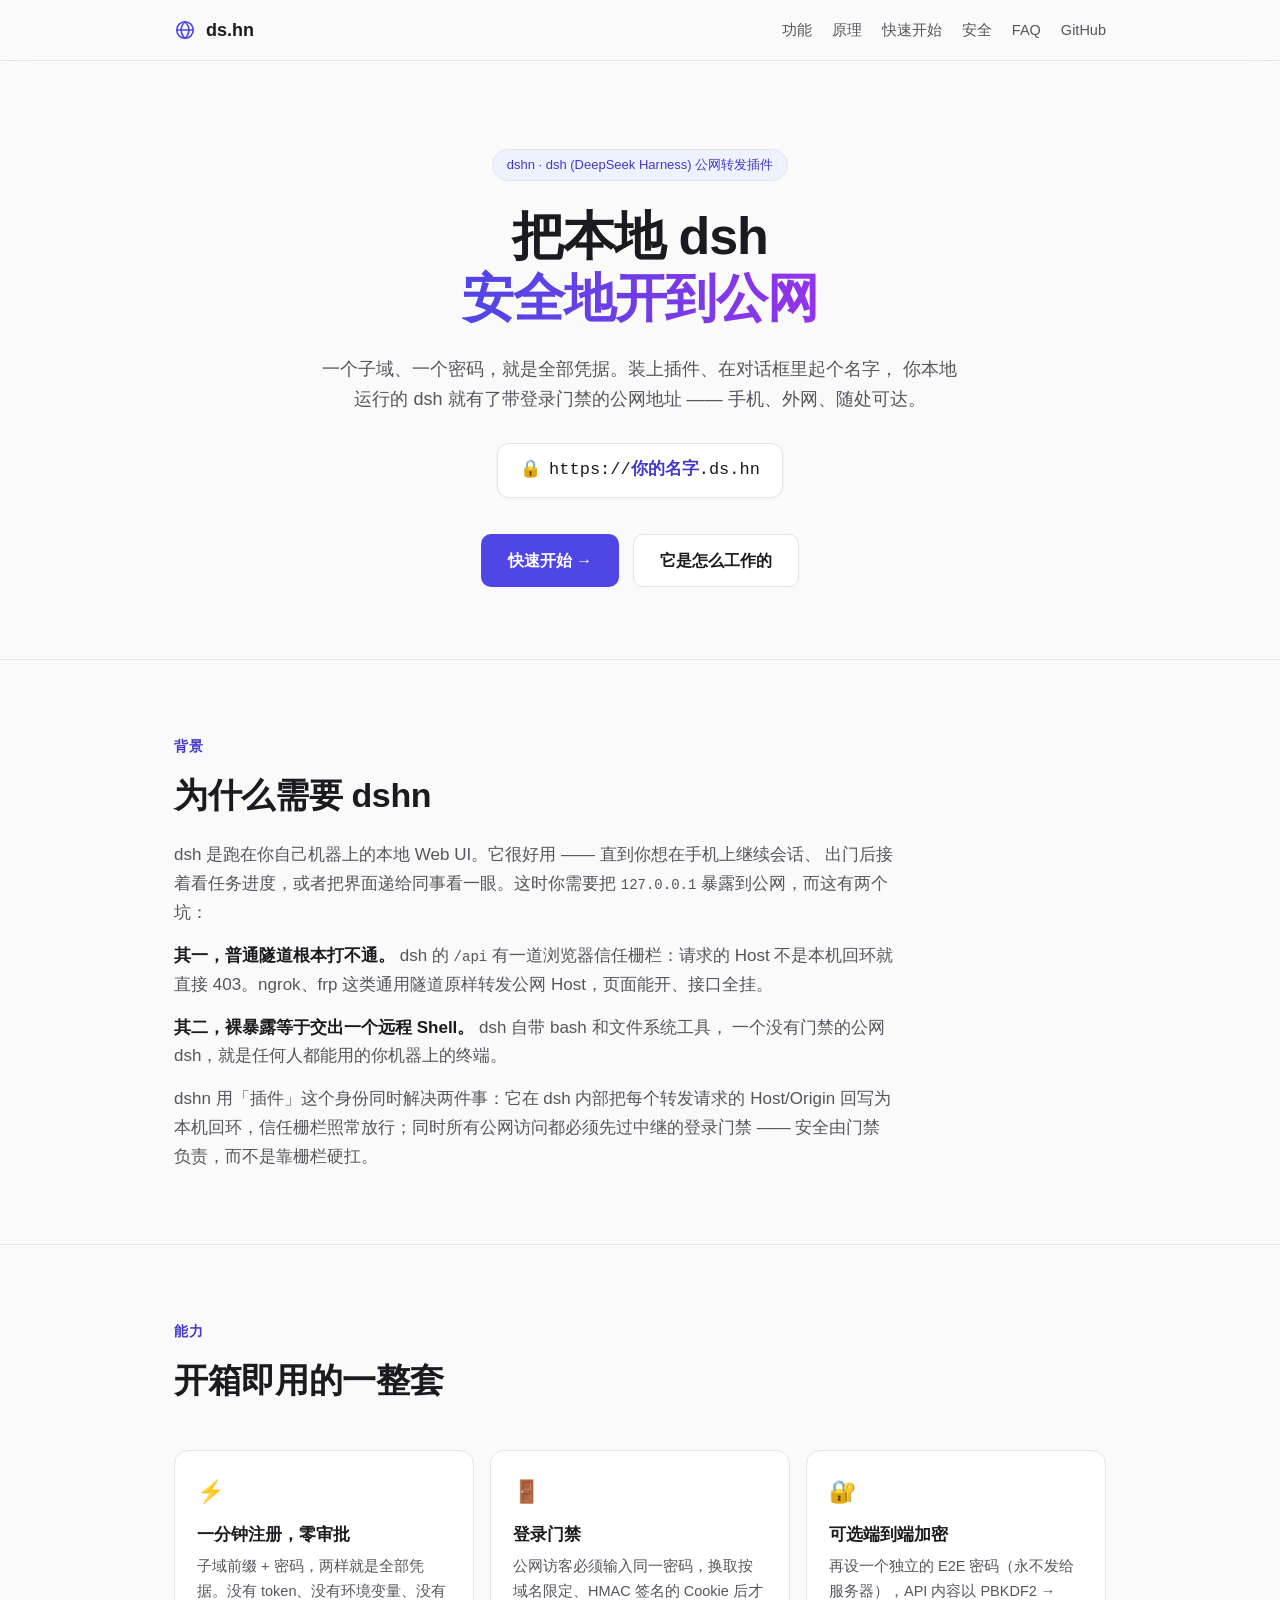
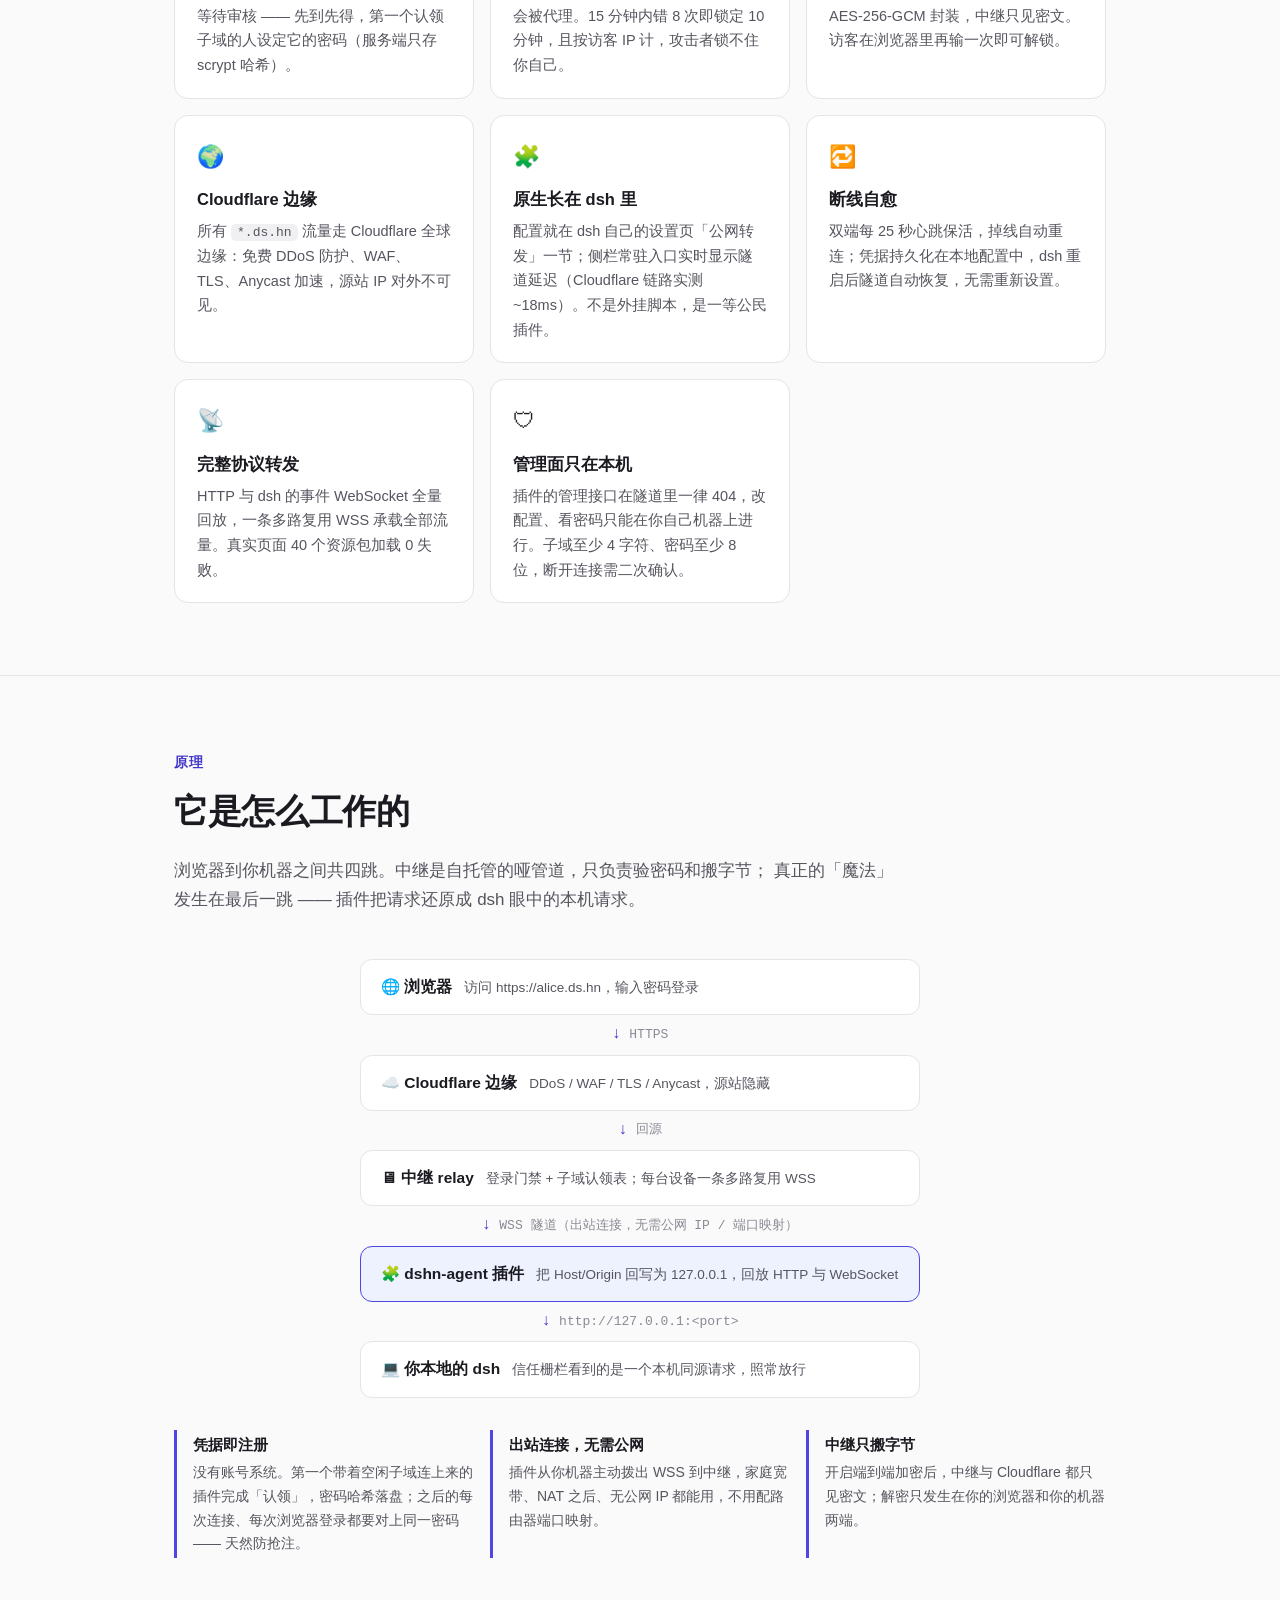
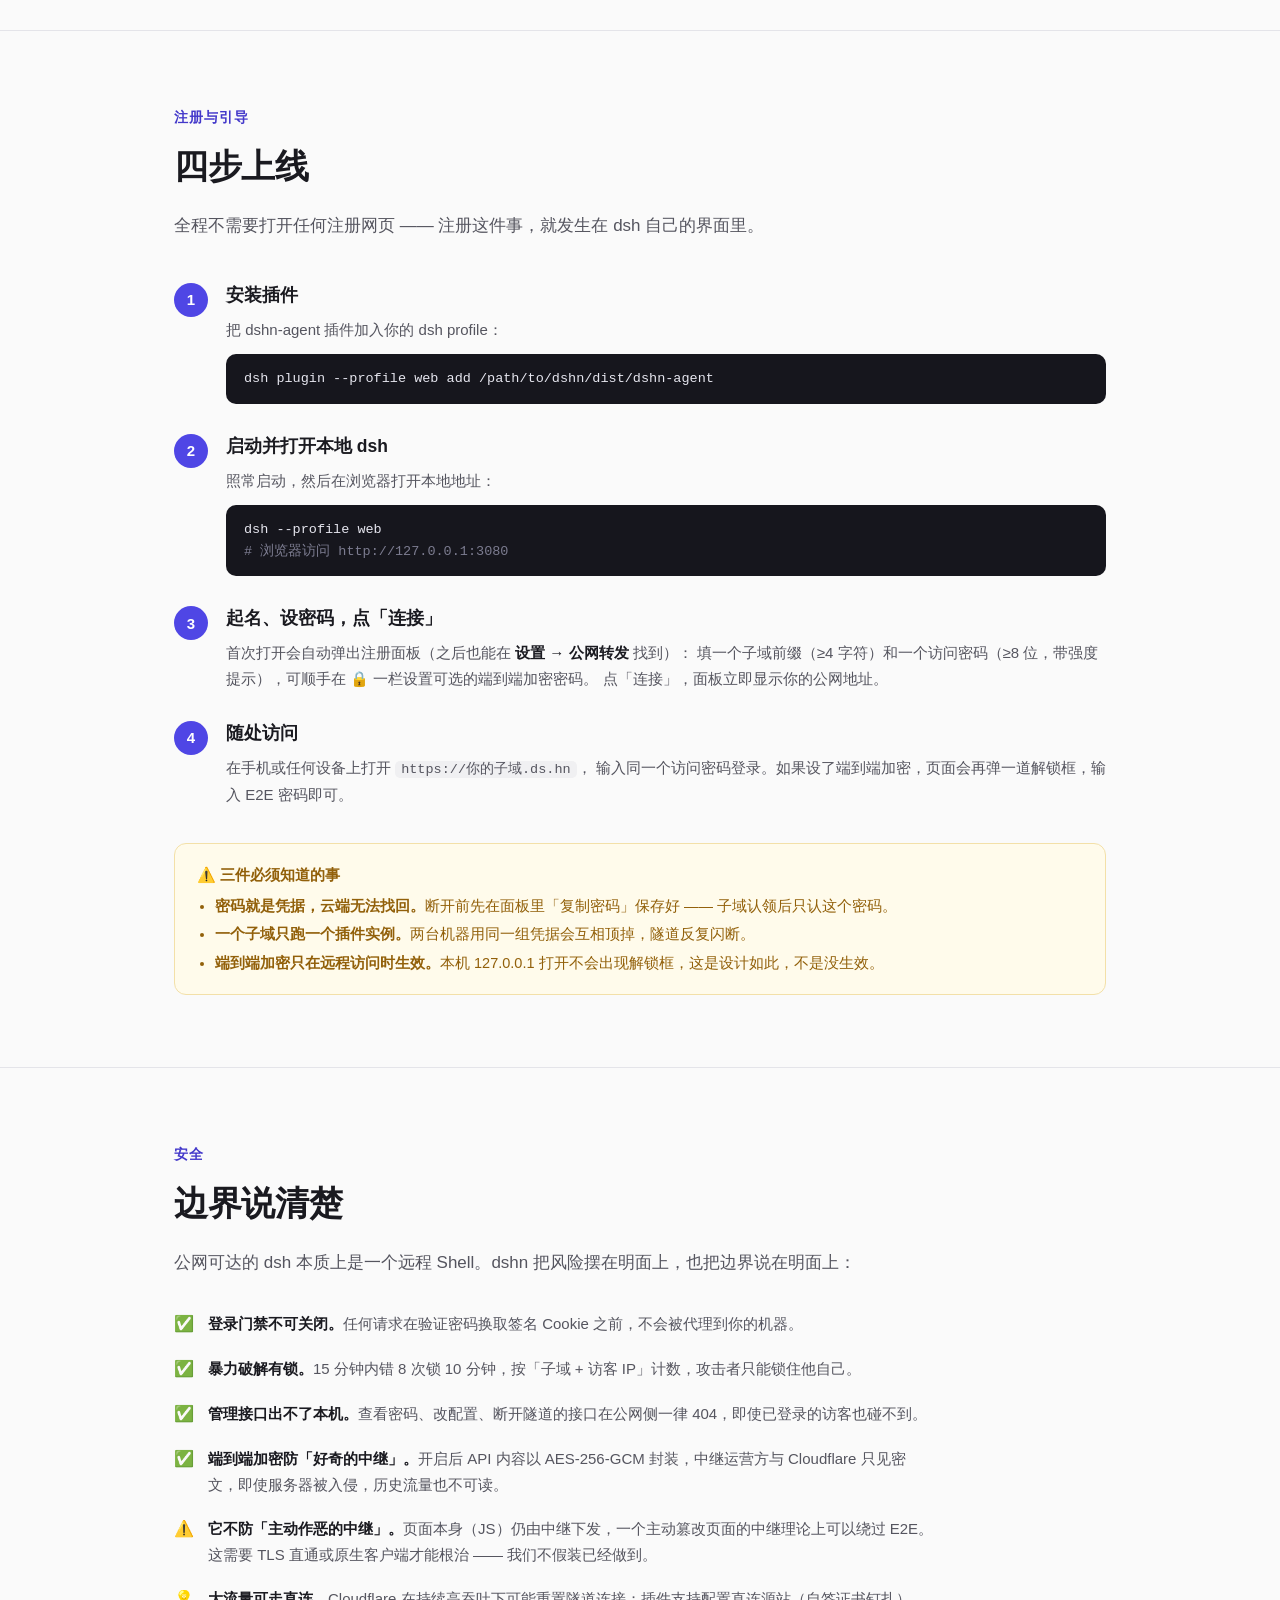
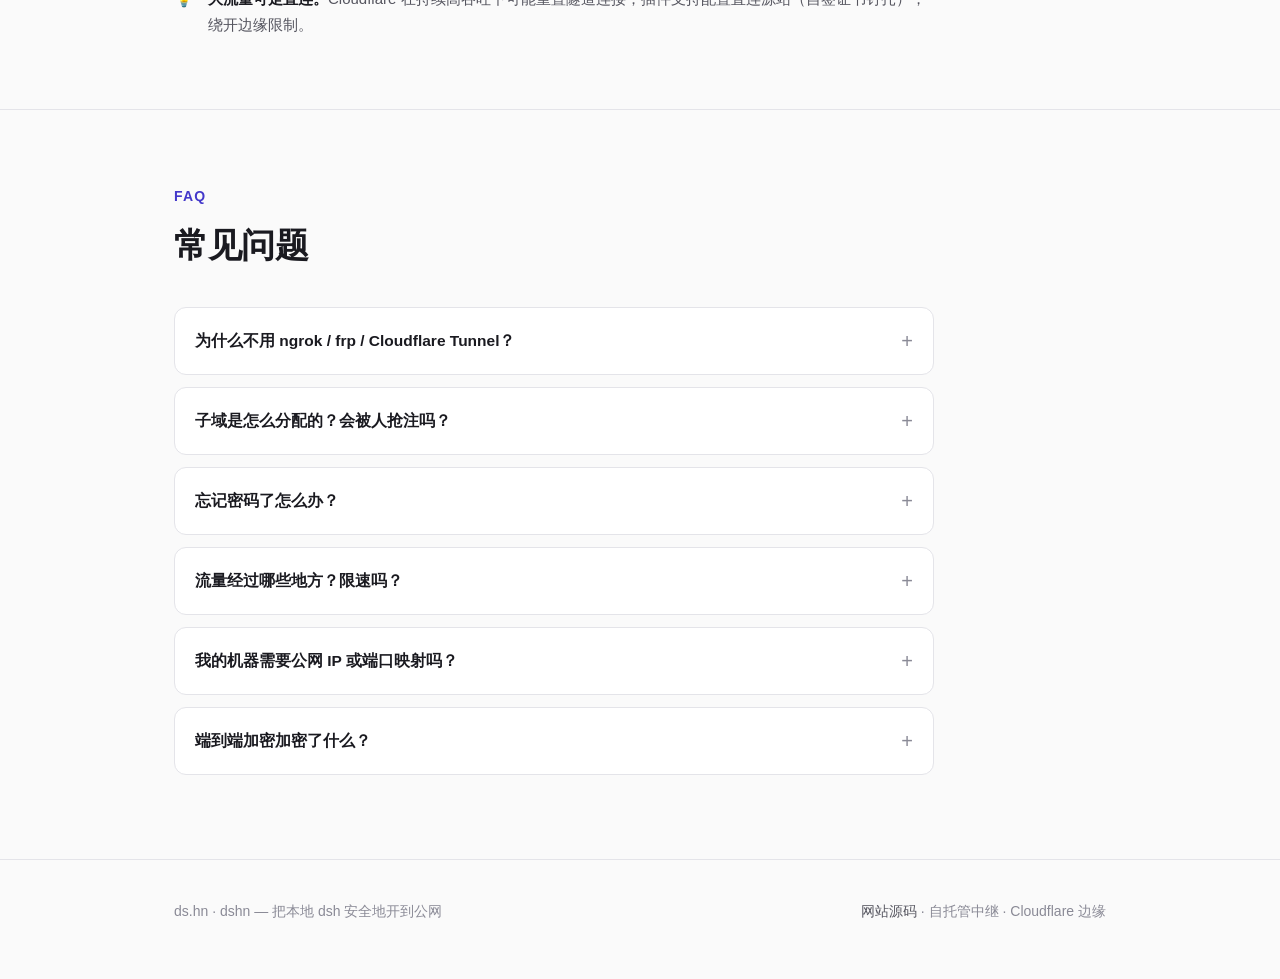
==== index.html @ e1ce9d54 "ds.hn official site: features, background, architecture, onboarding guide Co-Authored-By: Claude Fab" ====
<!doctype html>
<html lang="zh-CN">
<head>
<meta charset="utf-8">
<meta name="viewport" content="width=device-width, initial-scale=1">
<title>ds.hn — 把本地 dsh 安全地开到公网</title>
<meta name="description" content="dshn 是一个 dsh (DeepSeek Harness) 插件：一个子域、一个密码，把你本地运行的 dsh 安全地发布到 你的名字.ds.hn — 登录门禁、可选端到端加密、Cloudflare 边缘加速。">
<style>
  :root {
    --bg: #fafafa;
    --bg-soft: #ffffff;
    --bg-inset: #f0f0f2;
    --text: #1a1a20;
    --text-soft: #55555f;
    --text-faint: #8a8a96;
    --line: #e4e4e9;
    --accent: #4f46e5;
    --accent-soft: #eef2ff;
    --accent-text: #4338ca;
    --ok: #059669;
    --warn-bg: #fffbeb;
    --warn-line: #f3e0a8;
    --warn-text: #92600a;
    --code-bg: #16161d;
    --code-text: #e6e6ef;
    --mono: ui-monospace, "SF Mono", SFMono-Regular, Menlo, Consolas, monospace;
  }
  @media (prefers-color-scheme: dark) {
    :root {
      --bg: #0e0e13;
      --bg-soft: #16161d;
      --bg-inset: #1d1d26;
      --text: #ececf2;
      --text-soft: #a8a8b6;
      --text-faint: #71717e;
      --line: #26262f;
      --accent: #818cf8;
      --accent-soft: #1e1e33;
      --accent-text: #a5b0fc;
      --ok: #34d399;
      --warn-bg: #26200e;
      --warn-line: #4a3c14;
      --warn-text: #e0b95d;
      --code-bg: #101018;
      --code-text: #dcdce6;
    }
  }
  * { box-sizing: border-box; margin: 0; padding: 0; }
  html { scroll-behavior: smooth; }
  body {
    background: var(--bg);
    color: var(--text);
    font-family: -apple-system, BlinkMacSystemFont, "Segoe UI", "PingFang SC",
      "Hiragino Sans GB", "Microsoft YaHei", "Noto Sans SC", sans-serif;
    line-height: 1.7;
    font-size: 16px;
    -webkit-font-smoothing: antialiased;
  }
  .wrap { max-width: 980px; margin: 0 auto; padding: 0 24px; }

  /* ---------- nav ---------- */
  header {
    position: sticky; top: 0; z-index: 10;
    background: color-mix(in srgb, var(--bg) 82%, transparent);
    backdrop-filter: blur(12px);
    border-bottom: 1px solid var(--line);
  }
  .nav { display: flex; align-items: center; gap: 24px; height: 60px; }
  .brand { display: flex; align-items: center; gap: 10px; font-weight: 700; font-size: 18px; color: var(--text); text-decoration: none; }
  .brand svg { display: block; }
  .nav-links { display: flex; gap: 20px; margin-left: auto; }
  .nav-links a { color: var(--text-soft); text-decoration: none; font-size: 14.5px; }
  .nav-links a:hover { color: var(--text); }
  @media (max-width: 640px) { .nav-links a.opt { display: none; } }

  /* ---------- hero ---------- */
  .hero { padding: 88px 0 72px; text-align: center; }
  .hero .badge {
    display: inline-block; font-size: 13px; padding: 4px 14px; border-radius: 999px;
    background: var(--accent-soft); color: var(--accent-text); border: 1px solid var(--line);
    margin-bottom: 24px;
  }
  .hero h1 { font-size: clamp(32px, 6vw, 52px); line-height: 1.2; letter-spacing: -0.02em; font-weight: 800; }
  .hero h1 .grad {
    background: linear-gradient(90deg, var(--accent), #9333ea);
    -webkit-background-clip: text; background-clip: text; color: transparent;
  }
  .hero .sub { max-width: 640px; margin: 24px auto 0; color: var(--text-soft); font-size: 18px; }
  .hero .url-demo {
    display: inline-flex; align-items: center; gap: 8px; margin-top: 28px;
    font-family: var(--mono); font-size: 17px;
    background: var(--bg-soft); border: 1px solid var(--line); border-radius: 12px;
    padding: 12px 22px; box-shadow: 0 1px 3px rgba(0,0,0,.05);
  }
  .url-demo .lock { color: var(--ok); }
  .url-demo .you { color: var(--accent-text); font-weight: 700; }
  .cta-row { margin-top: 36px; display: flex; gap: 14px; justify-content: center; flex-wrap: wrap; }
  .btn {
    display: inline-block; padding: 12px 26px; border-radius: 10px; font-size: 16px;
    font-weight: 600; text-decoration: none; border: 1px solid transparent;
  }
  .btn-primary { background: var(--accent); color: #fff; }
  .btn-primary:hover { filter: brightness(1.08); }
  .btn-ghost { border-color: var(--line); color: var(--text); background: var(--bg-soft); }
  .btn-ghost:hover { border-color: var(--text-faint); }

  /* ---------- sections ---------- */
  section { padding: 72px 0; border-top: 1px solid var(--line); }
  .kicker { color: var(--accent-text); font-weight: 700; font-size: 14px; letter-spacing: .08em; text-transform: uppercase; }
  h2 { font-size: clamp(26px, 4vw, 34px); letter-spacing: -0.01em; margin: 8px 0 16px; }
  .lead { color: var(--text-soft); font-size: 17px; max-width: 720px; }
  .lead + .lead { margin-top: 14px; }
  .lead strong { color: var(--text); }

  /* ---------- feature grid ---------- */
  .grid { display: grid; grid-template-columns: repeat(auto-fit, minmax(270px, 1fr)); gap: 16px; margin-top: 40px; }
  .card {
    background: var(--bg-soft); border: 1px solid var(--line); border-radius: 14px;
    padding: 22px 22px 20px;
  }
  .card .ico { font-size: 22px; }
  .card h3 { font-size: 16.5px; margin: 10px 0 6px; }
  .card p { font-size: 14.5px; color: var(--text-soft); }
  .card code { font-family: var(--mono); font-size: 13px; background: var(--bg-inset); padding: 1px 6px; border-radius: 5px; }

  /* ---------- flow diagram ---------- */
  .flow { margin-top: 44px; display: flex; flex-direction: column; align-items: center; gap: 0; }
  .fnode {
    width: 100%; max-width: 560px; background: var(--bg-soft); border: 1px solid var(--line);
    border-radius: 12px; padding: 14px 20px; display: flex; align-items: baseline; gap: 12px; flex-wrap: wrap;
  }
  .fnode .t { font-weight: 700; font-size: 15.5px; white-space: nowrap; }
  .fnode .d { color: var(--text-soft); font-size: 13.5px; }
  .fnode.hl { border-color: var(--accent); background: var(--accent-soft); }
  .farrow { color: var(--text-faint); font-size: 13px; padding: 6px 0; display: flex; align-items: center; gap: 8px; font-family: var(--mono); }
  .farrow::before { content: "↓"; color: var(--accent-text); font-size: 16px; }
  .flow-notes { margin-top: 32px; display: grid; grid-template-columns: repeat(auto-fit, minmax(260px, 1fr)); gap: 16px; }
  .fnote { border-left: 3px solid var(--accent); padding: 2px 0 2px 16px; }
  .fnote h4 { font-size: 15px; margin-bottom: 4px; }
  .fnote p { font-size: 14px; color: var(--text-soft); }

  /* ---------- steps ---------- */
  .steps { margin-top: 40px; display: flex; flex-direction: column; gap: 28px; counter-reset: step; }
  .step { display: flex; gap: 18px; }
  .step .num {
    counter-increment: step; flex: 0 0 34px; height: 34px; border-radius: 50%;
    background: var(--accent); color: #fff; font-weight: 700; font-size: 15px;
    display: flex; align-items: center; justify-content: center; margin-top: 2px;
  }
  .step .num::before { content: counter(step); }
  .step h3 { font-size: 17.5px; margin-bottom: 6px; }
  .step p { color: var(--text-soft); font-size: 15px; }
  .step .body { min-width: 0; flex: 1; }
  pre {
    margin-top: 12px; background: var(--code-bg); color: var(--code-text);
    border-radius: 10px; padding: 14px 18px; overflow-x: auto;
    font-family: var(--mono); font-size: 13.5px; line-height: 1.6;
  }
  pre .c { color: #7c7c90; }
  .callout {
    margin-top: 36px; background: var(--warn-bg); border: 1px solid var(--warn-line);
    border-radius: 12px; padding: 18px 22px; color: var(--warn-text); font-size: 14.5px;
  }
  .callout strong { display: block; margin-bottom: 6px; font-size: 15px; }
  .callout ul { margin-left: 18px; }
  .callout li + li { margin-top: 4px; }

  /* ---------- security ---------- */
  .sec-list { margin-top: 32px; display: flex; flex-direction: column; gap: 18px; max-width: 760px; }
  .sec-item { display: flex; gap: 14px; align-items: baseline; }
  .sec-item .mark { flex: 0 0 auto; font-size: 16px; }
  .sec-item p { color: var(--text-soft); font-size: 15px; }
  .sec-item p strong { color: var(--text); }

  /* ---------- faq ---------- */
  .faq { margin-top: 32px; max-width: 760px; }
  details {
    border: 1px solid var(--line); border-radius: 12px; background: var(--bg-soft);
    padding: 0 20px; margin-bottom: 12px;
  }
  summary { cursor: pointer; font-weight: 600; font-size: 15.5px; padding: 16px 0; list-style: none; display: flex; justify-content: space-between; align-items: center; }
  summary::-webkit-details-marker { display: none; }
  summary::after { content: "+"; color: var(--text-faint); font-size: 20px; font-weight: 400; }
  details[open] summary::after { content: "–"; }
  details .a { padding: 0 0 18px; color: var(--text-soft); font-size: 14.5px; }
  details .a code { font-family: var(--mono); font-size: 13px; background: var(--bg-inset); padding: 1px 6px; border-radius: 5px; }

  /* ---------- footer ---------- */
  footer { border-top: 1px solid var(--line); padding: 40px 0 56px; color: var(--text-faint); font-size: 14px; }
  footer .frow { display: flex; justify-content: space-between; flex-wrap: wrap; gap: 12px; }
  footer a { color: var(--text-soft); text-decoration: none; }
  footer a:hover { color: var(--text); }
</style>
</head>
<body>

<header>
  <div class="wrap nav">
    <a class="brand" href="#">
      <svg width="22" height="22" viewBox="0 0 24 24" fill="none" stroke="currentColor" stroke-width="1.8" style="color: var(--accent)">
        <circle cx="12" cy="12" r="9"/>
        <path d="M3 12h18M12 3c2.8 2.6 4.2 5.6 4.2 9S14.8 18.4 12 21c-2.8-2.6-4.2-5.6-4.2-9S9.2 5.6 12 3z"/>
      </svg>
      ds.hn
    </a>
    <nav class="nav-links">
      <a class="opt" href="#features">功能</a>
      <a class="opt" href="#how">原理</a>
      <a href="#start">快速开始</a>
      <a class="opt" href="#security">安全</a>
      <a class="opt" href="#faq">FAQ</a>
      <a href="https://github.com/jsdvjx/dshn-site">GitHub</a>
    </nav>
  </div>
</header>

<main>

  <div class="wrap hero">
    <span class="badge">dshn · dsh (DeepSeek Harness) 公网转发插件</span>
    <h1>把本地 dsh<br><span class="grad">安全地开到公网</span></h1>
    <p class="sub">
      一个子域、一个密码，就是全部凭据。装上插件、在对话框里起个名字，
      你本地运行的 dsh 就有了带登录门禁的公网地址 —— 手机、外网、随处可达。
    </p>
    <div class="url-demo">
      <span class="lock">🔒</span>
      <span>https://<span class="you">你的名字</span>.ds.hn</span>
    </div>
    <div class="cta-row">
      <a class="btn btn-primary" href="#start">快速开始 →</a>
      <a class="btn btn-ghost" href="#how">它是怎么工作的</a>
    </div>
  </div>

  <section id="why">
    <div class="wrap">
      <span class="kicker">背景</span>
      <h2>为什么需要 dshn</h2>
      <p class="lead">
        dsh 是跑在你自己机器上的本地 Web UI。它很好用 —— 直到你想在手机上继续会话、
        出门后接着看任务进度，或者把界面递给同事看一眼。这时你需要把
        <code style="font-family: var(--mono); font-size: 14px;">127.0.0.1</code> 暴露到公网，而这有两个坑：
      </p>
      <p class="lead">
        <strong>其一，普通隧道根本打不通。</strong> dsh 的 <code style="font-family: var(--mono); font-size: 14px;">/api</code>
        有一道浏览器信任栅栏：请求的 Host 不是本机回环就直接 403。ngrok、frp 这类通用隧道原样转发公网
        Host，页面能开、接口全挂。
      </p>
      <p class="lead">
        <strong>其二，裸暴露等于交出一个远程 Shell。</strong> dsh 自带 bash 和文件系统工具，
        一个没有门禁的公网 dsh，就是任何人都能用的你机器上的终端。
      </p>
      <p class="lead">
        dshn 用「插件」这个身份同时解决两件事：它在 dsh 内部把每个转发请求的 Host/Origin
        回写为本机回环，信任栅栏照常放行；同时所有公网访问都必须先过中继的登录门禁 ——
        安全由门禁负责，而不是靠栅栏硬扛。
      </p>
    </div>
  </section>

  <section id="features">
    <div class="wrap">
      <span class="kicker">能力</span>
      <h2>开箱即用的一整套</h2>
      <div class="grid">
        <div class="card">
          <div class="ico">⚡️</div>
          <h3>一分钟注册，零审批</h3>
          <p>子域前缀 + 密码，两样就是全部凭据。没有 token、没有环境变量、没有等待审核 —— 先到先得，第一个认领子域的人设定它的密码（服务端只存 scrypt 哈希）。</p>
        </div>
        <div class="card">
          <div class="ico">🚪</div>
          <h3>登录门禁</h3>
          <p>公网访客必须输入同一密码，换取按域名限定、HMAC 签名的 Cookie 后才会被代理。15 分钟内错 8 次即锁定 10 分钟，且按访客 IP 计，攻击者锁不住你自己。</p>
        </div>
        <div class="card">
          <div class="ico">🔐</div>
          <h3>可选端到端加密</h3>
          <p>再设一个独立的 E2E 密码（永不发给服务器），API 内容以 PBKDF2 → AES-256-GCM 封装，中继只见密文。访客在浏览器里再输一次即可解锁。</p>
        </div>
        <div class="card">
          <div class="ico">🌍</div>
          <h3>Cloudflare 边缘</h3>
          <p>所有 <code>*.ds.hn</code> 流量走 Cloudflare 全球边缘：免费 DDoS 防护、WAF、TLS、Anycast 加速，源站 IP 对外不可见。</p>
        </div>
        <div class="card">
          <div class="ico">🧩</div>
          <h3>原生长在 dsh 里</h3>
          <p>配置就在 dsh 自己的设置页「公网转发」一节；侧栏常驻入口实时显示隧道延迟（Cloudflare 链路实测 ~18ms）。不是外挂脚本，是一等公民插件。</p>
        </div>
        <div class="card">
          <div class="ico">🔁</div>
          <h3>断线自愈</h3>
          <p>双端每 25 秒心跳保活，掉线自动重连；凭据持久化在本地配置中，dsh 重启后隧道自动恢复，无需重新设置。</p>
        </div>
        <div class="card">
          <div class="ico">📡</div>
          <h3>完整协议转发</h3>
          <p>HTTP 与 dsh 的事件 WebSocket 全量回放，一条多路复用 WSS 承载全部流量。真实页面 40 个资源包加载 0 失败。</p>
        </div>
        <div class="card">
          <div class="ico">🛡</div>
          <h3>管理面只在本机</h3>
          <p>插件的管理接口在隧道里一律 404，改配置、看密码只能在你自己机器上进行。子域至少 4 字符、密码至少 8 位，断开连接需二次确认。</p>
        </div>
      </div>
    </div>
  </section>

  <section id="how">
    <div class="wrap">
      <span class="kicker">原理</span>
      <h2>它是怎么工作的</h2>
      <p class="lead">
        浏览器到你机器之间共四跳。中继是自托管的哑管道，只负责验密码和搬字节；
        真正的「魔法」发生在最后一跳 —— 插件把请求还原成 dsh 眼中的本机请求。
      </p>
      <div class="flow">
        <div class="fnode">
          <span class="t">🌐 浏览器</span>
          <span class="d">访问 https://alice.ds.hn，输入密码登录</span>
        </div>
        <div class="farrow">HTTPS</div>
        <div class="fnode">
          <span class="t">☁️ Cloudflare 边缘</span>
          <span class="d">DDoS / WAF / TLS / Anycast，源站隐藏</span>
        </div>
        <div class="farrow">回源</div>
        <div class="fnode">
          <span class="t">🖥 中继 relay</span>
          <span class="d">登录门禁 + 子域认领表；每台设备一条多路复用 WSS</span>
        </div>
        <div class="farrow">WSS 隧道（出站连接，无需公网 IP / 端口映射）</div>
        <div class="fnode hl">
          <span class="t">🧩 dshn-agent 插件</span>
          <span class="d">把 Host/Origin 回写为 127.0.0.1，回放 HTTP 与 WebSocket</span>
        </div>
        <div class="farrow">http://127.0.0.1:&lt;port&gt;</div>
        <div class="fnode">
          <span class="t">💻 你本地的 dsh</span>
          <span class="d">信任栅栏看到的是一个本机同源请求，照常放行</span>
        </div>
      </div>
      <div class="flow-notes">
        <div class="fnote">
          <h4>凭据即注册</h4>
          <p>没有账号系统。第一个带着空闲子域连上来的插件完成「认领」，密码哈希落盘；之后的每次连接、每次浏览器登录都要对上同一密码 —— 天然防抢注。</p>
        </div>
        <div class="fnote">
          <h4>出站连接，无需公网</h4>
          <p>插件从你机器主动拨出 WSS 到中继，家庭宽带、NAT 之后、无公网 IP 都能用，不用配路由器端口映射。</p>
        </div>
        <div class="fnote">
          <h4>中继只搬字节</h4>
          <p>开启端到端加密后，中继与 Cloudflare 都只见密文；解密只发生在你的浏览器和你的机器两端。</p>
        </div>
      </div>
    </div>
  </section>

  <section id="start">
    <div class="wrap">
      <span class="kicker">注册与引导</span>
      <h2>四步上线</h2>
      <p class="lead">全程不需要打开任何注册网页 —— 注册这件事，就发生在 dsh 自己的界面里。</p>
      <div class="steps">
        <div class="step">
          <div class="num"></div>
          <div class="body">
            <h3>安装插件</h3>
            <p>把 dshn-agent 插件加入你的 dsh profile：</p>
            <pre>dsh plugin --profile web add /path/to/dshn/dist/dshn-agent</pre>
          </div>
        </div>
        <div class="step">
          <div class="num"></div>
          <div class="body">
            <h3>启动并打开本地 dsh</h3>
            <p>照常启动，然后在浏览器打开本地地址：</p>
            <pre>dsh --profile web
<span class="c"># 浏览器访问 http://127.0.0.1:3080</span></pre>
          </div>
        </div>
        <div class="step">
          <div class="num"></div>
          <div class="body">
            <h3>起名、设密码，点「连接」</h3>
            <p>
              首次打开会自动弹出注册面板（之后也能在 <strong style="color: var(--text)">设置 → 公网转发</strong> 找到）：
              填一个子域前缀（≥4 字符）和一个访问密码（≥8 位，带强度提示），可顺手在 🔒 一栏设置可选的端到端加密密码。
              点「连接」，面板立即显示你的公网地址。
            </p>
          </div>
        </div>
        <div class="step">
          <div class="num"></div>
          <div class="body">
            <h3>随处访问</h3>
            <p>
              在手机或任何设备上打开 <code style="font-family: var(--mono); font-size: 13.5px; background: var(--bg-inset); padding: 1px 6px; border-radius: 5px;">https://你的子域.ds.hn</code>，
              输入同一个访问密码登录。如果设了端到端加密，页面会再弹一道解锁框，输入 E2E 密码即可。
            </p>
          </div>
        </div>
      </div>
      <div class="callout">
        <strong>⚠️ 三件必须知道的事</strong>
        <ul>
          <li><b>密码就是凭据，云端无法找回。</b>断开前先在面板里「复制密码」保存好 —— 子域认领后只认这个密码。</li>
          <li><b>一个子域只跑一个插件实例。</b>两台机器用同一组凭据会互相顶掉，隧道反复闪断。</li>
          <li><b>端到端加密只在远程访问时生效。</b>本机 127.0.0.1 打开不会出现解锁框，这是设计如此，不是没生效。</li>
        </ul>
      </div>
    </div>
  </section>

  <section id="security">
    <div class="wrap">
      <span class="kicker">安全</span>
      <h2>边界说清楚</h2>
      <p class="lead">公网可达的 dsh 本质上是一个远程 Shell。dshn 把风险摆在明面上，也把边界说在明面上：</p>
      <div class="sec-list">
        <div class="sec-item"><span class="mark">✅</span><p><strong>登录门禁不可关闭。</strong>任何请求在验证密码换取签名 Cookie 之前，不会被代理到你的机器。</p></div>
        <div class="sec-item"><span class="mark">✅</span><p><strong>暴力破解有锁。</strong>15 分钟内错 8 次锁 10 分钟，按「子域 + 访客 IP」计数，攻击者只能锁住他自己。</p></div>
        <div class="sec-item"><span class="mark">✅</span><p><strong>管理接口出不了本机。</strong>查看密码、改配置、断开隧道的接口在公网侧一律 404，即使已登录的访客也碰不到。</p></div>
        <div class="sec-item"><span class="mark">✅</span><p><strong>端到端加密防「好奇的中继」。</strong>开启后 API 内容以 AES-256-GCM 封装，中继运营方与 Cloudflare 只见密文，即使服务器被入侵，历史流量也不可读。</p></div>
        <div class="sec-item"><span class="mark">⚠️</span><p><strong>它不防「主动作恶的中继」。</strong>页面本身（JS）仍由中继下发，一个主动篡改页面的中继理论上可以绕过 E2E。这需要 TLS 直通或原生客户端才能根治 —— 我们不假装已经做到。</p></div>
        <div class="sec-item"><span class="mark">💡</span><p><strong>大流量可走直连。</strong>Cloudflare 在持续高吞吐下可能重置隧道连接；插件支持配置直连源站（自签证书钉扎），绕开边缘限制。</p></div>
      </div>
    </div>
  </section>

  <section id="faq">
    <div class="wrap">
      <span class="kicker">FAQ</span>
      <h2>常见问题</h2>
      <div class="faq">
        <details>
          <summary>为什么不用 ngrok / frp / Cloudflare Tunnel？</summary>
          <div class="a">
            通用隧道原样转发公网 Host，会被 dsh 的 <code>/api</code> 浏览器信任栅栏 403 —— 页面打得开，接口全报错。
            而且它们默认没有登录门禁，等于把一个远程 Shell 裸奔在公网。dshn 作为 dsh 插件在内部完成 Host/Origin
            回写，同时强制登录，两个问题一起解决。
          </div>
        </details>
        <details>
          <summary>子域是怎么分配的？会被人抢注吗？</summary>
          <div class="a">
            先到先得：第一个带着空闲子域连接的插件完成认领，同时设定这个子域的密码（服务端只存 scrypt 哈希）。
            之后任何人想用这个子域连接，都必须对上同一密码 —— 抢注者拿不到你的密码，也就顶不掉你。
          </div>
        </details>
        <details>
          <summary>忘记密码了怎么办？</summary>
          <div class="a">
            云端无法找回（服务端只有哈希）。只要你的插件还在本机运行，随时可以在面板里查看并复制当前密码；
            所以请在断开连接之前先把密码复制保存好。凭据也会持久化在本地 dsh 配置中。
          </div>
        </details>
        <details>
          <summary>流量经过哪些地方？限速吗？</summary>
          <div class="a">
            浏览器 → Cloudflare 边缘 → 自托管中继 → 你机器上的插件 → 本地 dsh。边缘带宽不计量；
            已知限制：Cloudflare 免费计划单次请求体上限 100MB（超大文件上传会被截），持续高吞吐场景建议启用直连源站模式。
          </div>
        </details>
        <details>
          <summary>我的机器需要公网 IP 或端口映射吗？</summary>
          <div class="a">
            不需要。插件从你的机器主动向中继拨出一条 WSS 连接，家庭宽带、NAT、公司内网都能用。
          </div>
        </details>
        <details>
          <summary>端到端加密加密了什么？</summary>
          <div class="a">
            <code>/api</code> 请求响应内容与下行事件消息（PBKDF2-SHA256 21 万轮派生密钥 → AES-256-GCM）。
            应用外壳与静态资源保持明文以便浏览器引导。E2E 密码永远不会发给服务器，访客在浏览器里输入后本地解密。
          </div>
        </details>
      </div>
    </div>
  </section>

</main>

<footer>
  <div class="wrap frow">
    <span>ds.hn · dshn — 把本地 dsh 安全地开到公网</span>
    <span><a href="https://github.com/jsdvjx/dshn-site">网站源码</a> · 自托管中继 · Cloudflare 边缘</span>
  </div>
</footer>

</body>
</html>
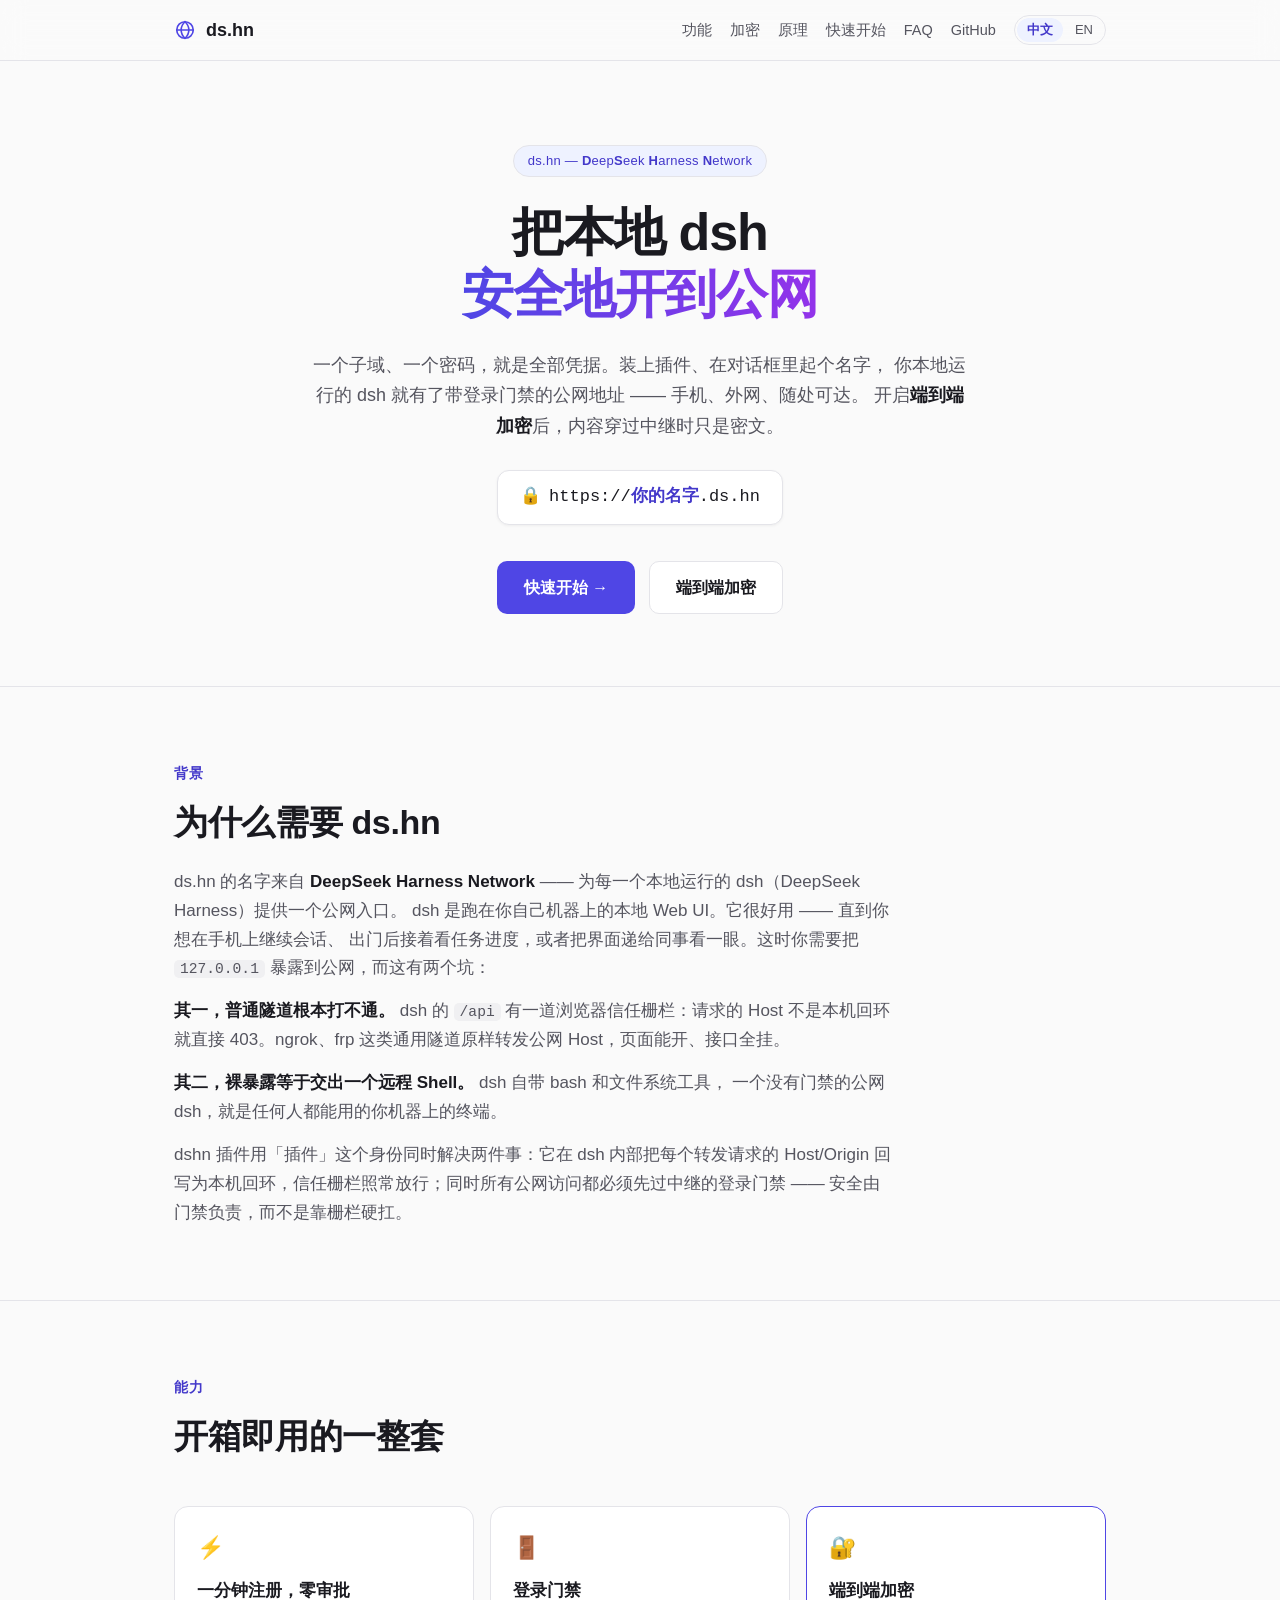
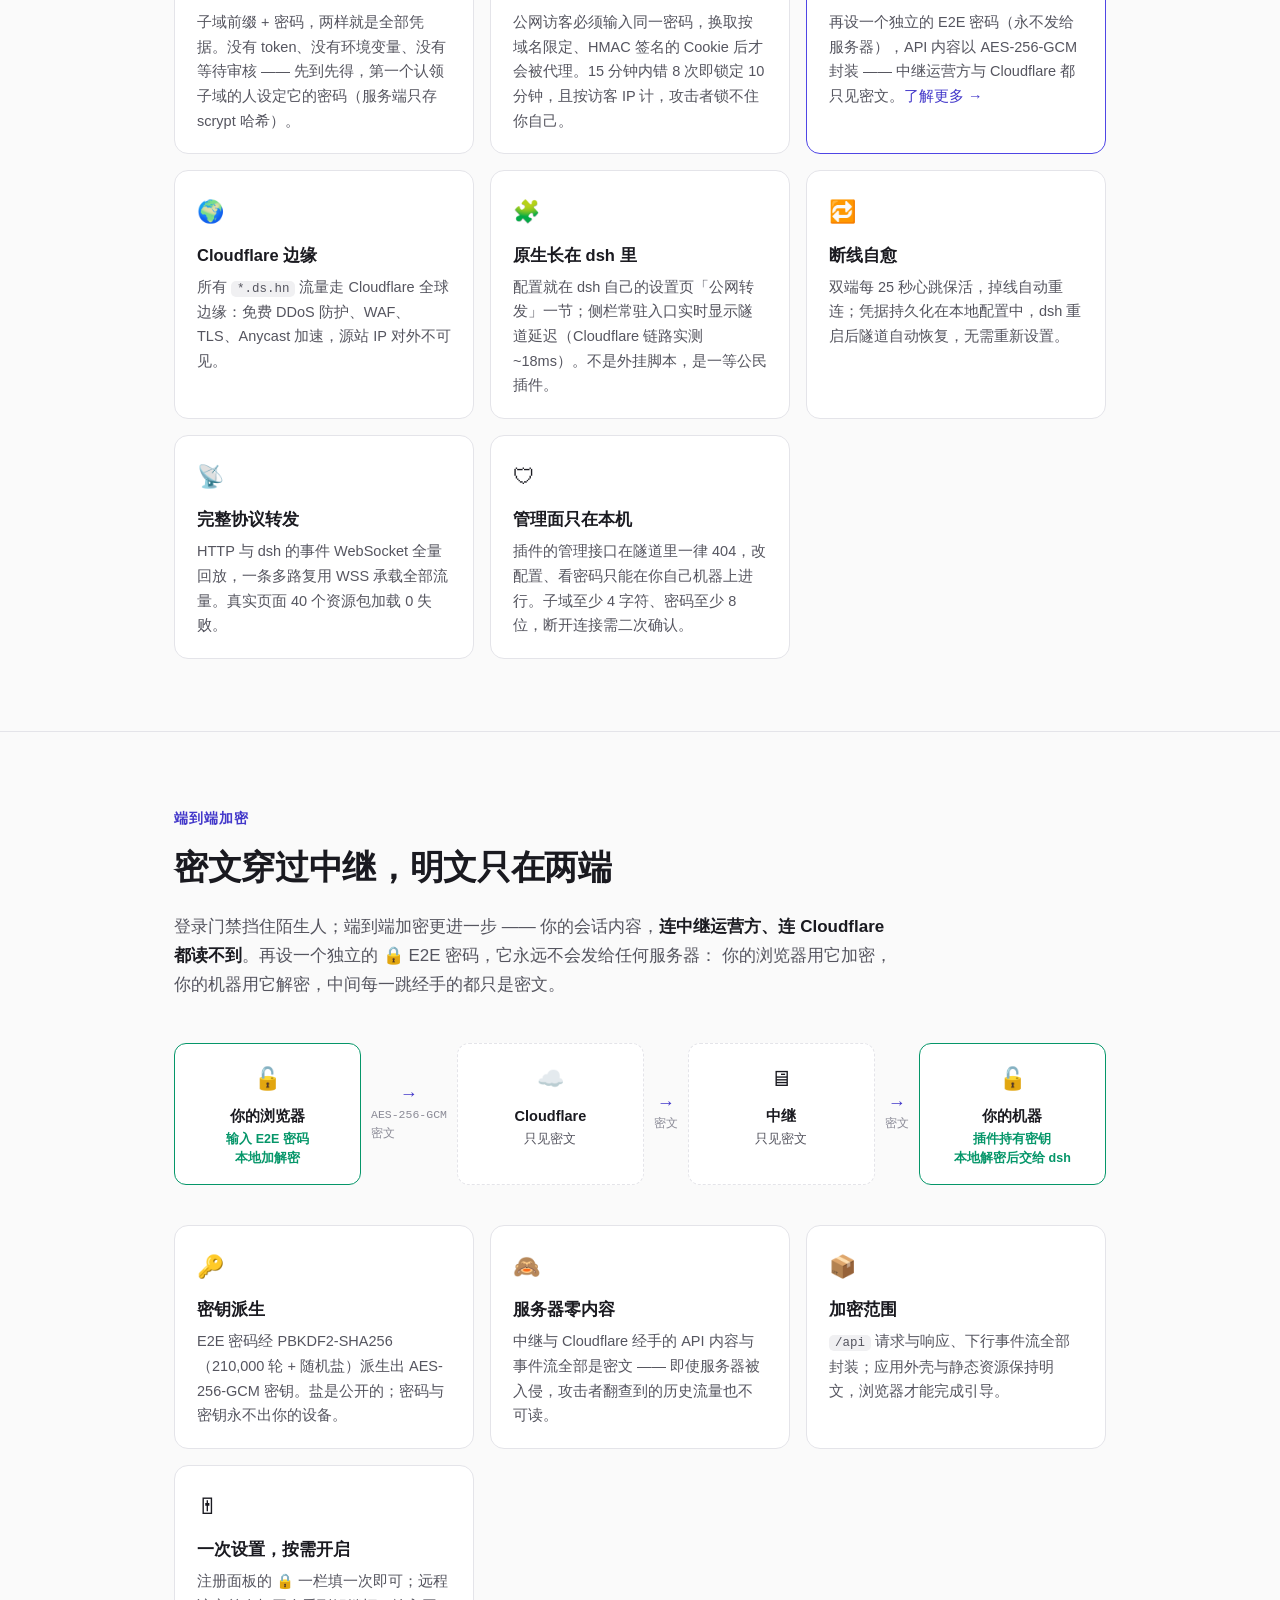
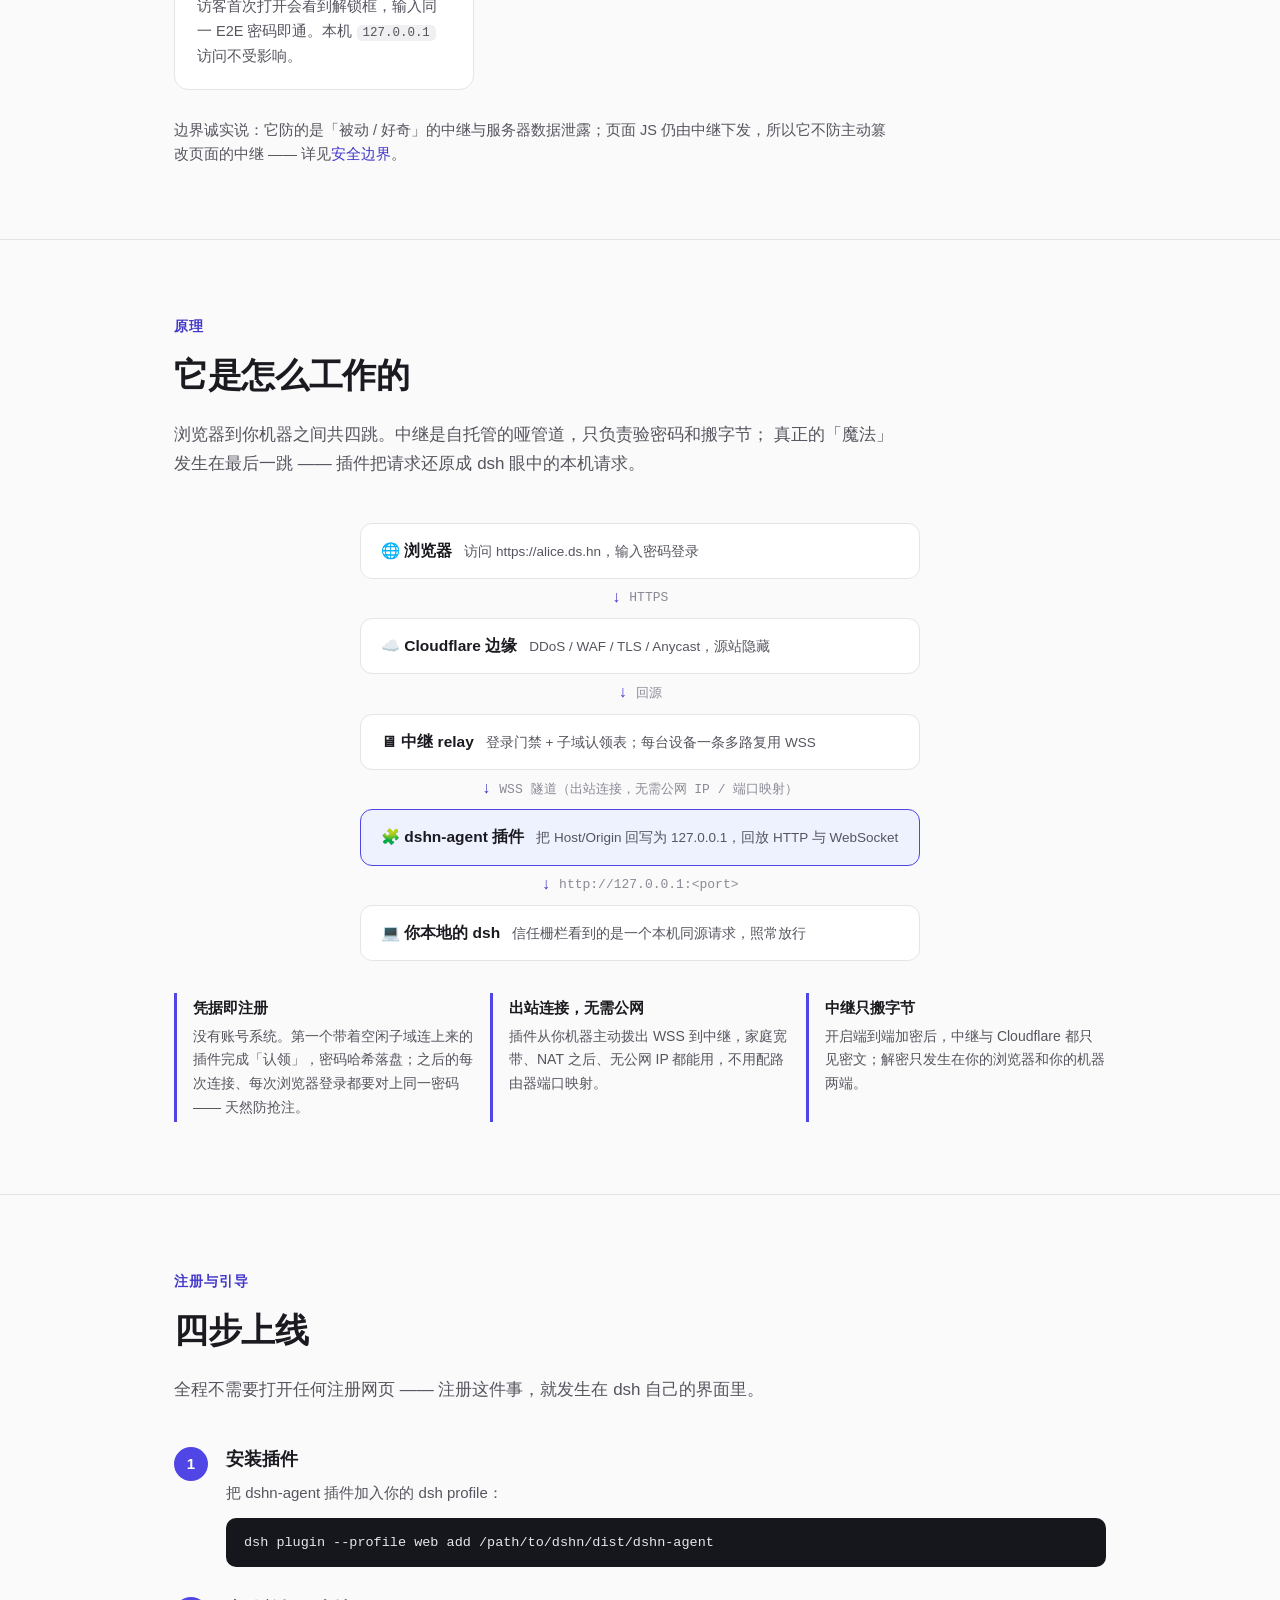
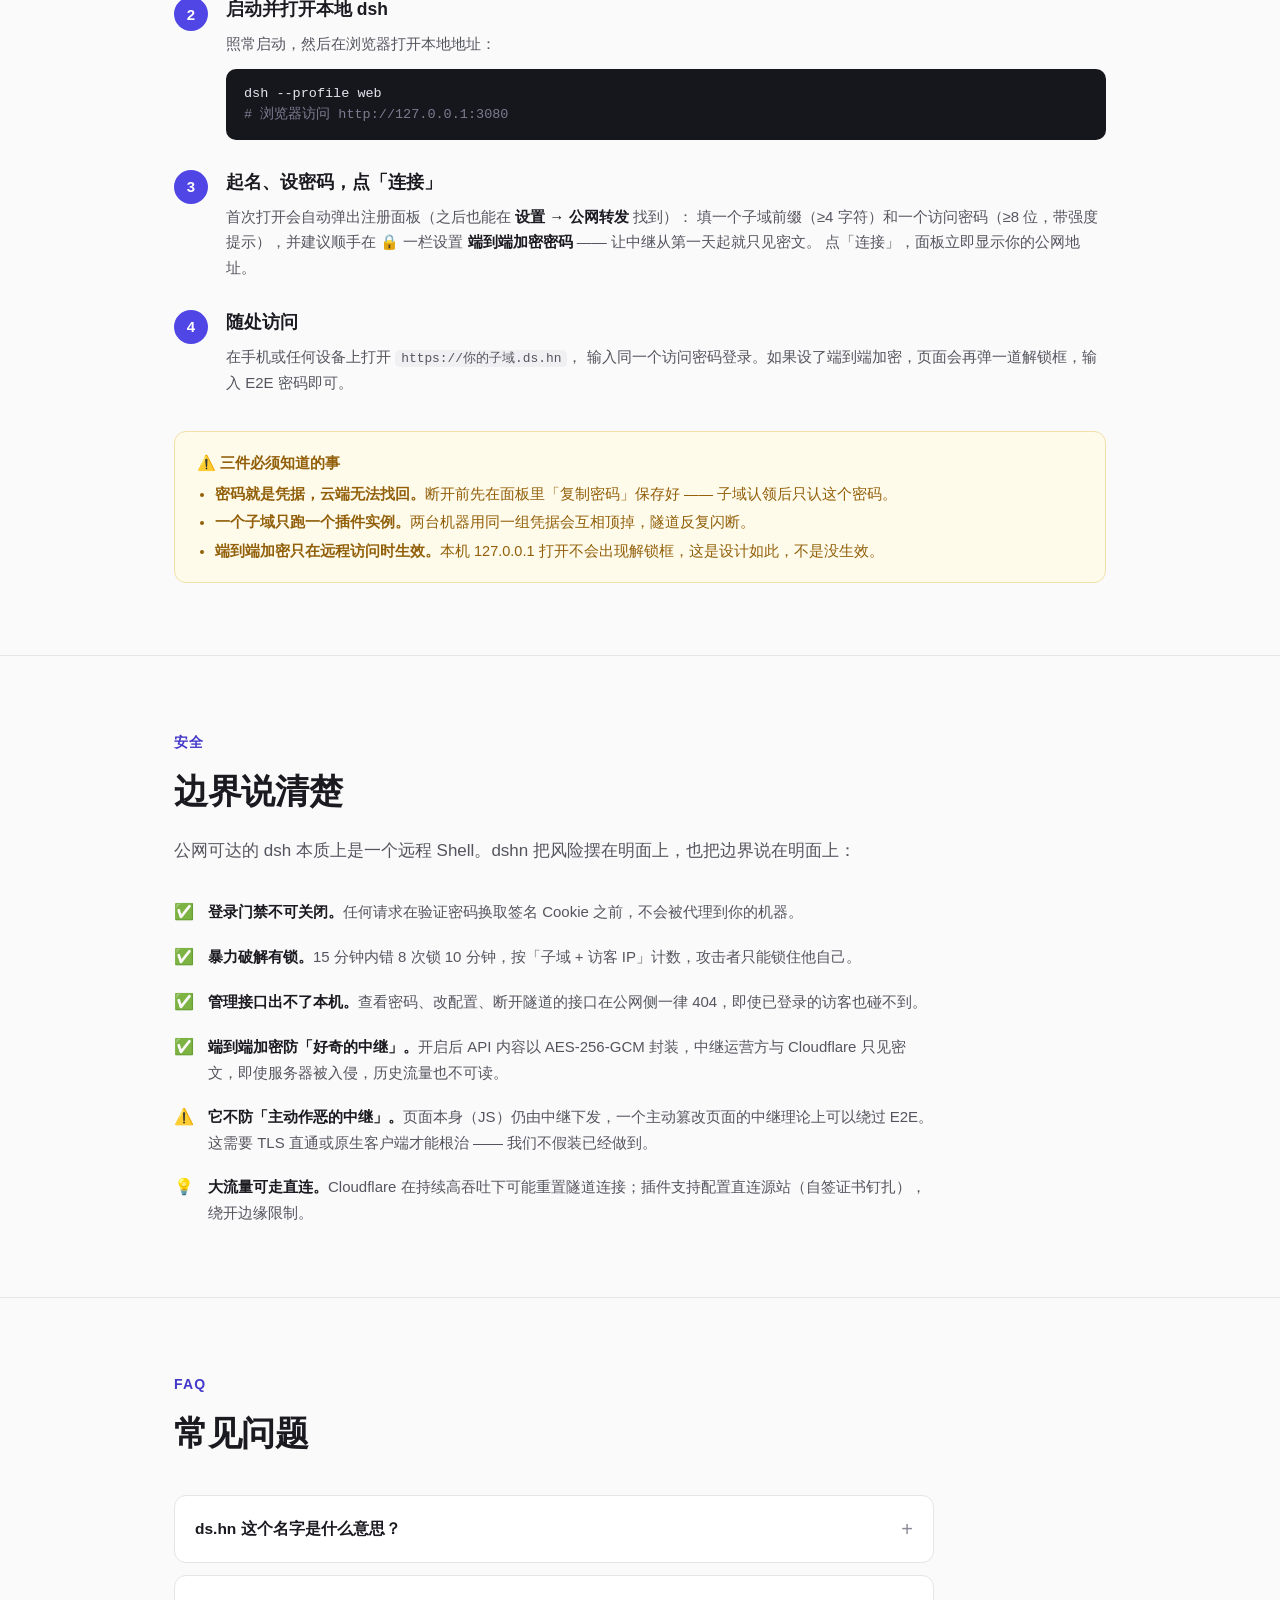
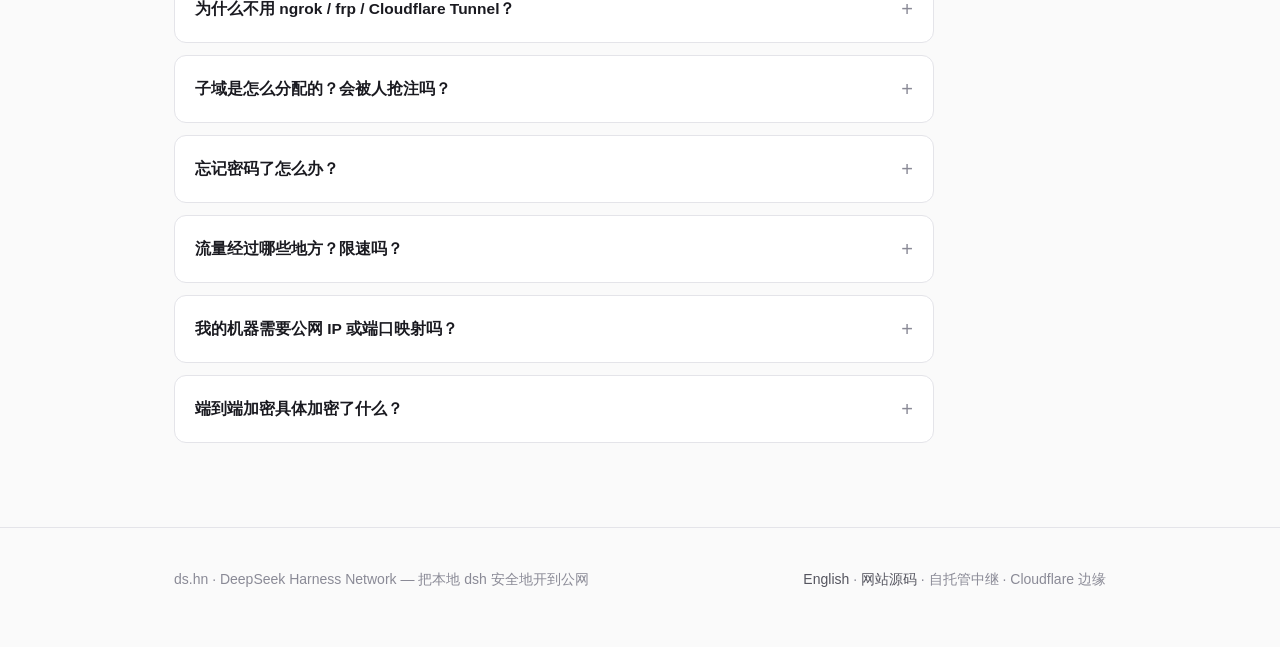
==== commit d9355126: "Brand as DeepSeek Harness Network, add E2E encryption section + English page - Name meaning (DeepSee" ====
--- a/index.html
+++ b/index.html
@@ -3,200 +3,18 @@
 <head>
 <meta charset="utf-8">
 <meta name="viewport" content="width=device-width, initial-scale=1">
-<title>ds.hn — 把本地 dsh 安全地开到公网</title>
-<meta name="description" content="dshn 是一个 dsh (DeepSeek Harness) 插件：一个子域、一个密码，把你本地运行的 dsh 安全地发布到 你的名字.ds.hn — 登录门禁、可选端到端加密、Cloudflare 边缘加速。">
-<style>
-  :root {
-    --bg: #fafafa;
-    --bg-soft: #ffffff;
-    --bg-inset: #f0f0f2;
-    --text: #1a1a20;
-    --text-soft: #55555f;
-    --text-faint: #8a8a96;
-    --line: #e4e4e9;
-    --accent: #4f46e5;
-    --accent-soft: #eef2ff;
-    --accent-text: #4338ca;
-    --ok: #059669;
-    --warn-bg: #fffbeb;
-    --warn-line: #f3e0a8;
-    --warn-text: #92600a;
-    --code-bg: #16161d;
-    --code-text: #e6e6ef;
-    --mono: ui-monospace, "SF Mono", SFMono-Regular, Menlo, Consolas, monospace;
-  }
-  @media (prefers-color-scheme: dark) {
-    :root {
-      --bg: #0e0e13;
-      --bg-soft: #16161d;
-      --bg-inset: #1d1d26;
-      --text: #ececf2;
-      --text-soft: #a8a8b6;
-      --text-faint: #71717e;
-      --line: #26262f;
-      --accent: #818cf8;
-      --accent-soft: #1e1e33;
-      --accent-text: #a5b0fc;
-      --ok: #34d399;
-      --warn-bg: #26200e;
-      --warn-line: #4a3c14;
-      --warn-text: #e0b95d;
-      --code-bg: #101018;
-      --code-text: #dcdce6;
-    }
-  }
-  * { box-sizing: border-box; margin: 0; padding: 0; }
-  html { scroll-behavior: smooth; }
-  body {
-    background: var(--bg);
-    color: var(--text);
-    font-family: -apple-system, BlinkMacSystemFont, "Segoe UI", "PingFang SC",
-      "Hiragino Sans GB", "Microsoft YaHei", "Noto Sans SC", sans-serif;
-    line-height: 1.7;
-    font-size: 16px;
-    -webkit-font-smoothing: antialiased;
-  }
-  .wrap { max-width: 980px; margin: 0 auto; padding: 0 24px; }
-
-  /* ---------- nav ---------- */
-  header {
-    position: sticky; top: 0; z-index: 10;
-    background: color-mix(in srgb, var(--bg) 82%, transparent);
-    backdrop-filter: blur(12px);
-    border-bottom: 1px solid var(--line);
-  }
-  .nav { display: flex; align-items: center; gap: 24px; height: 60px; }
-  .brand { display: flex; align-items: center; gap: 10px; font-weight: 700; font-size: 18px; color: var(--text); text-decoration: none; }
-  .brand svg { display: block; }
-  .nav-links { display: flex; gap: 20px; margin-left: auto; }
-  .nav-links a { color: var(--text-soft); text-decoration: none; font-size: 14.5px; }
-  .nav-links a:hover { color: var(--text); }
-  @media (max-width: 640px) { .nav-links a.opt { display: none; } }
-
-  /* ---------- hero ---------- */
-  .hero { padding: 88px 0 72px; text-align: center; }
-  .hero .badge {
-    display: inline-block; font-size: 13px; padding: 4px 14px; border-radius: 999px;
-    background: var(--accent-soft); color: var(--accent-text); border: 1px solid var(--line);
-    margin-bottom: 24px;
-  }
-  .hero h1 { font-size: clamp(32px, 6vw, 52px); line-height: 1.2; letter-spacing: -0.02em; font-weight: 800; }
-  .hero h1 .grad {
-    background: linear-gradient(90deg, var(--accent), #9333ea);
-    -webkit-background-clip: text; background-clip: text; color: transparent;
-  }
-  .hero .sub { max-width: 640px; margin: 24px auto 0; color: var(--text-soft); font-size: 18px; }
-  .hero .url-demo {
-    display: inline-flex; align-items: center; gap: 8px; margin-top: 28px;
-    font-family: var(--mono); font-size: 17px;
-    background: var(--bg-soft); border: 1px solid var(--line); border-radius: 12px;
-    padding: 12px 22px; box-shadow: 0 1px 3px rgba(0,0,0,.05);
-  }
-  .url-demo .lock { color: var(--ok); }
-  .url-demo .you { color: var(--accent-text); font-weight: 700; }
-  .cta-row { margin-top: 36px; display: flex; gap: 14px; justify-content: center; flex-wrap: wrap; }
-  .btn {
-    display: inline-block; padding: 12px 26px; border-radius: 10px; font-size: 16px;
-    font-weight: 600; text-decoration: none; border: 1px solid transparent;
-  }
-  .btn-primary { background: var(--accent); color: #fff; }
-  .btn-primary:hover { filter: brightness(1.08); }
-  .btn-ghost { border-color: var(--line); color: var(--text); background: var(--bg-soft); }
-  .btn-ghost:hover { border-color: var(--text-faint); }
-
-  /* ---------- sections ---------- */
-  section { padding: 72px 0; border-top: 1px solid var(--line); }
-  .kicker { color: var(--accent-text); font-weight: 700; font-size: 14px; letter-spacing: .08em; text-transform: uppercase; }
-  h2 { font-size: clamp(26px, 4vw, 34px); letter-spacing: -0.01em; margin: 8px 0 16px; }
-  .lead { color: var(--text-soft); font-size: 17px; max-width: 720px; }
-  .lead + .lead { margin-top: 14px; }
-  .lead strong { color: var(--text); }
-
-  /* ---------- feature grid ---------- */
-  .grid { display: grid; grid-template-columns: repeat(auto-fit, minmax(270px, 1fr)); gap: 16px; margin-top: 40px; }
-  .card {
-    background: var(--bg-soft); border: 1px solid var(--line); border-radius: 14px;
-    padding: 22px 22px 20px;
-  }
-  .card .ico { font-size: 22px; }
-  .card h3 { font-size: 16.5px; margin: 10px 0 6px; }
-  .card p { font-size: 14.5px; color: var(--text-soft); }
-  .card code { font-family: var(--mono); font-size: 13px; background: var(--bg-inset); padding: 1px 6px; border-radius: 5px; }
-
-  /* ---------- flow diagram ---------- */
-  .flow { margin-top: 44px; display: flex; flex-direction: column; align-items: center; gap: 0; }
-  .fnode {
-    width: 100%; max-width: 560px; background: var(--bg-soft); border: 1px solid var(--line);
-    border-radius: 12px; padding: 14px 20px; display: flex; align-items: baseline; gap: 12px; flex-wrap: wrap;
-  }
-  .fnode .t { font-weight: 700; font-size: 15.5px; white-space: nowrap; }
-  .fnode .d { color: var(--text-soft); font-size: 13.5px; }
-  .fnode.hl { border-color: var(--accent); background: var(--accent-soft); }
-  .farrow { color: var(--text-faint); font-size: 13px; padding: 6px 0; display: flex; align-items: center; gap: 8px; font-family: var(--mono); }
-  .farrow::before { content: "↓"; color: var(--accent-text); font-size: 16px; }
-  .flow-notes { margin-top: 32px; display: grid; grid-template-columns: repeat(auto-fit, minmax(260px, 1fr)); gap: 16px; }
-  .fnote { border-left: 3px solid var(--accent); padding: 2px 0 2px 16px; }
-  .fnote h4 { font-size: 15px; margin-bottom: 4px; }
-  .fnote p { font-size: 14px; color: var(--text-soft); }
-
-  /* ---------- steps ---------- */
-  .steps { margin-top: 40px; display: flex; flex-direction: column; gap: 28px; counter-reset: step; }
-  .step { display: flex; gap: 18px; }
-  .step .num {
-    counter-increment: step; flex: 0 0 34px; height: 34px; border-radius: 50%;
-    background: var(--accent); color: #fff; font-weight: 700; font-size: 15px;
-    display: flex; align-items: center; justify-content: center; margin-top: 2px;
-  }
-  .step .num::before { content: counter(step); }
-  .step h3 { font-size: 17.5px; margin-bottom: 6px; }
-  .step p { color: var(--text-soft); font-size: 15px; }
-  .step .body { min-width: 0; flex: 1; }
-  pre {
-    margin-top: 12px; background: var(--code-bg); color: var(--code-text);
-    border-radius: 10px; padding: 14px 18px; overflow-x: auto;
-    font-family: var(--mono); font-size: 13.5px; line-height: 1.6;
-  }
-  pre .c { color: #7c7c90; }
-  .callout {
-    margin-top: 36px; background: var(--warn-bg); border: 1px solid var(--warn-line);
-    border-radius: 12px; padding: 18px 22px; color: var(--warn-text); font-size: 14.5px;
-  }
-  .callout strong { display: block; margin-bottom: 6px; font-size: 15px; }
-  .callout ul { margin-left: 18px; }
-  .callout li + li { margin-top: 4px; }
-
-  /* ---------- security ---------- */
-  .sec-list { margin-top: 32px; display: flex; flex-direction: column; gap: 18px; max-width: 760px; }
-  .sec-item { display: flex; gap: 14px; align-items: baseline; }
-  .sec-item .mark { flex: 0 0 auto; font-size: 16px; }
-  .sec-item p { color: var(--text-soft); font-size: 15px; }
-  .sec-item p strong { color: var(--text); }
-
-  /* ---------- faq ---------- */
-  .faq { margin-top: 32px; max-width: 760px; }
-  details {
-    border: 1px solid var(--line); border-radius: 12px; background: var(--bg-soft);
-    padding: 0 20px; margin-bottom: 12px;
-  }
-  summary { cursor: pointer; font-weight: 600; font-size: 15.5px; padding: 16px 0; list-style: none; display: flex; justify-content: space-between; align-items: center; }
-  summary::-webkit-details-marker { display: none; }
-  summary::after { content: "+"; color: var(--text-faint); font-size: 20px; font-weight: 400; }
-  details[open] summary::after { content: "–"; }
-  details .a { padding: 0 0 18px; color: var(--text-soft); font-size: 14.5px; }
-  details .a code { font-family: var(--mono); font-size: 13px; background: var(--bg-inset); padding: 1px 6px; border-radius: 5px; }
-
-  /* ---------- footer ---------- */
-  footer { border-top: 1px solid var(--line); padding: 40px 0 56px; color: var(--text-faint); font-size: 14px; }
-  footer .frow { display: flex; justify-content: space-between; flex-wrap: wrap; gap: 12px; }
-  footer a { color: var(--text-soft); text-decoration: none; }
-  footer a:hover { color: var(--text); }
-</style>
+<title>ds.hn · DeepSeek Harness Network — 把本地 dsh 安全地开到公网</title>
+<meta name="description" content="ds.hn（DeepSeek Harness Network）：一个子域、一个密码，把你本地运行的 dsh 安全地发布到 你的名字.ds.hn — 登录门禁、端到端加密、Cloudflare 边缘加速。">
+<link rel="alternate" hreflang="zh-CN" href="https://ds.hn/">
+<link rel="alternate" hreflang="en" href="https://ds.hn/en">
+<link rel="icon" href="data:image/svg+xml,<svg xmlns='http://www.w3.org/2000/svg' viewBox='0 0 100 100'><text y='.9em' font-size='90'>🌐</text></svg>">
+<link rel="stylesheet" href="site.css">
 </head>
 <body>
 
 <header>
   <div class="wrap nav">
-    <a class="brand" href="#">
+    <a class="brand" href="./" title="ds.hn — DeepSeek Harness Network">
       <svg width="22" height="22" viewBox="0 0 24 24" fill="none" stroke="currentColor" stroke-width="1.8" style="color: var(--accent)">
         <circle cx="12" cy="12" r="9"/>
         <path d="M3 12h18M12 3c2.8 2.6 4.2 5.6 4.2 9S14.8 18.4 12 21c-2.8-2.6-4.2-5.6-4.2-9S9.2 5.6 12 3z"/>
@@ -205,11 +23,12 @@
     </a>
     <nav class="nav-links">
       <a class="opt" href="#features">功能</a>
+      <a class="opt" href="#e2e">加密</a>
       <a class="opt" href="#how">原理</a>
       <a href="#start">快速开始</a>
-      <a class="opt" href="#security">安全</a>
       <a class="opt" href="#faq">FAQ</a>
       <a href="https://github.com/jsdvjx/dshn-site">GitHub</a>
+      <span class="lang"><a class="on" href="./">中文</a><a href="en.html">EN</a></span>
     </nav>
   </div>
 </header>
@@ -217,11 +36,12 @@
 <main>
 
   <div class="wrap hero">
-    <span class="badge">dshn · dsh (DeepSeek Harness) 公网转发插件</span>
+    <span class="badge">ds.hn — <b>D</b>eep<b>S</b>eek <b>H</b>arness <b>N</b>etwork</span>
     <h1>把本地 dsh<br><span class="grad">安全地开到公网</span></h1>
     <p class="sub">
       一个子域、一个密码，就是全部凭据。装上插件、在对话框里起个名字，
       你本地运行的 dsh 就有了带登录门禁的公网地址 —— 手机、外网、随处可达。
+      开启<strong>端到端加密</strong>后，内容穿过中继时只是密文。
     </p>
     <div class="url-demo">
       <span class="lock">🔒</span>
@@ -229,21 +49,23 @@
     </div>
     <div class="cta-row">
       <a class="btn btn-primary" href="#start">快速开始 →</a>
-      <a class="btn btn-ghost" href="#how">它是怎么工作的</a>
+      <a class="btn btn-ghost" href="#e2e">端到端加密</a>
     </div>
   </div>
 
   <section id="why">
     <div class="wrap">
       <span class="kicker">背景</span>
-      <h2>为什么需要 dshn</h2>
-      <p class="lead">
+      <h2>为什么需要 ds.hn</h2>
+      <p class="lead">
+        ds.hn 的名字来自 <strong>DeepSeek Harness Network</strong> ——
+        为每一个本地运行的 dsh（DeepSeek Harness）提供一个公网入口。
         dsh 是跑在你自己机器上的本地 Web UI。它很好用 —— 直到你想在手机上继续会话、
         出门后接着看任务进度，或者把界面递给同事看一眼。这时你需要把
-        <code style="font-family: var(--mono); font-size: 14px;">127.0.0.1</code> 暴露到公网，而这有两个坑：
-      </p>
-      <p class="lead">
-        <strong>其一，普通隧道根本打不通。</strong> dsh 的 <code style="font-family: var(--mono); font-size: 14px;">/api</code>
+        <code>127.0.0.1</code> 暴露到公网，而这有两个坑：
+      </p>
+      <p class="lead">
+        <strong>其一，普通隧道根本打不通。</strong> dsh 的 <code>/api</code>
         有一道浏览器信任栅栏：请求的 Host 不是本机回环就直接 403。ngrok、frp 这类通用隧道原样转发公网
         Host，页面能开、接口全挂。
       </p>
@@ -252,7 +74,7 @@
         一个没有门禁的公网 dsh，就是任何人都能用的你机器上的终端。
       </p>
       <p class="lead">
-        dshn 用「插件」这个身份同时解决两件事：它在 dsh 内部把每个转发请求的 Host/Origin
+        dshn 插件用「插件」这个身份同时解决两件事：它在 dsh 内部把每个转发请求的 Host/Origin
         回写为本机回环，信任栅栏照常放行；同时所有公网访问都必须先过中继的登录门禁 ——
         安全由门禁负责，而不是靠栅栏硬扛。
       </p>
@@ -274,10 +96,10 @@
           <h3>登录门禁</h3>
           <p>公网访客必须输入同一密码，换取按域名限定、HMAC 签名的 Cookie 后才会被代理。15 分钟内错 8 次即锁定 10 分钟，且按访客 IP 计，攻击者锁不住你自己。</p>
         </div>
-        <div class="card">
+        <div class="card hl">
           <div class="ico">🔐</div>
-          <h3>可选端到端加密</h3>
-          <p>再设一个独立的 E2E 密码（永不发给服务器），API 内容以 PBKDF2 → AES-256-GCM 封装，中继只见密文。访客在浏览器里再输一次即可解锁。</p>
+          <h3>端到端加密</h3>
+          <p>再设一个独立的 E2E 密码（永不发给服务器），API 内容以 AES-256-GCM 封装 —— 中继运营方与 Cloudflare 都只见密文。<a href="#e2e">了解更多 →</a></p>
         </div>
         <div class="card">
           <div class="ico">🌍</div>
@@ -305,6 +127,69 @@
           <p>插件的管理接口在隧道里一律 404，改配置、看密码只能在你自己机器上进行。子域至少 4 字符、密码至少 8 位，断开连接需二次确认。</p>
         </div>
       </div>
+    </div>
+  </section>
+
+  <section id="e2e">
+    <div class="wrap">
+      <span class="kicker">端到端加密</span>
+      <h2>密文穿过中继，明文只在两端</h2>
+      <p class="lead">
+        登录门禁挡住陌生人；端到端加密更进一步 —— 你的会话内容，<strong>连中继运营方、连
+        Cloudflare 都读不到</strong>。再设一个独立的 🔒 E2E 密码，它永远不会发给任何服务器：
+        你的浏览器用它加密，你的机器用它解密，中间每一跳经手的都只是密文。
+      </p>
+      <div class="cflow">
+        <div class="cnode clear">
+          <div class="ci">🔓</div>
+          <div class="ct">你的浏览器</div>
+          <div class="cd">输入 E2E 密码<br>本地加解密</div>
+        </div>
+        <div class="carrow"><b>→</b>AES-256-GCM<br>密文</div>
+        <div class="cnode">
+          <div class="ci">☁️</div>
+          <div class="ct">Cloudflare</div>
+          <div class="cd">只见密文</div>
+        </div>
+        <div class="carrow"><b>→</b>密文</div>
+        <div class="cnode">
+          <div class="ci">🖥</div>
+          <div class="ct">中继</div>
+          <div class="cd">只见密文</div>
+        </div>
+        <div class="carrow"><b>→</b>密文</div>
+        <div class="cnode clear">
+          <div class="ci">🔓</div>
+          <div class="ct">你的机器</div>
+          <div class="cd">插件持有密钥<br>本地解密后交给 dsh</div>
+        </div>
+      </div>
+      <div class="grid">
+        <div class="card">
+          <div class="ico">🔑</div>
+          <h3>密钥派生</h3>
+          <p>E2E 密码经 PBKDF2-SHA256（210,000 轮 + 随机盐）派生出 AES-256-GCM 密钥。盐是公开的；密码与密钥永不出你的设备。</p>
+        </div>
+        <div class="card">
+          <div class="ico">🙈</div>
+          <h3>服务器零内容</h3>
+          <p>中继与 Cloudflare 经手的 API 内容与事件流全部是密文 —— 即使服务器被入侵，攻击者翻查到的历史流量也不可读。</p>
+        </div>
+        <div class="card">
+          <div class="ico">📦</div>
+          <h3>加密范围</h3>
+          <p><code>/api</code> 请求与响应、下行事件流全部封装；应用外壳与静态资源保持明文，浏览器才能完成引导。</p>
+        </div>
+        <div class="card">
+          <div class="ico">🎚</div>
+          <h3>一次设置，按需开启</h3>
+          <p>注册面板的 🔒 一栏填一次即可；远程访客首次打开会看到解锁框，输入同一 E2E 密码即通。本机 <code>127.0.0.1</code> 访问不受影响。</p>
+        </div>
+      </div>
+      <p class="e2e-note">
+        边界诚实说：它防的是「被动 / 好奇」的中继与服务器数据泄露；页面 JS 仍由中继下发，所以它不防主动篡改页面的中继
+        —— 详见<a href="#security">安全边界</a>。
+      </p>
     </div>
   </section>
 
@@ -387,8 +272,9 @@
           <div class="body">
             <h3>起名、设密码，点「连接」</h3>
             <p>
-              首次打开会自动弹出注册面板（之后也能在 <strong style="color: var(--text)">设置 → 公网转发</strong> 找到）：
-              填一个子域前缀（≥4 字符）和一个访问密码（≥8 位，带强度提示），可顺手在 🔒 一栏设置可选的端到端加密密码。
+              首次打开会自动弹出注册面板（之后也能在 <strong>设置 → 公网转发</strong> 找到）：
+              填一个子域前缀（≥4 字符）和一个访问密码（≥8 位，带强度提示），并建议顺手在 🔒 一栏设置
+              <strong>端到端加密密码</strong> —— 让中继从第一天起就只见密文。
               点「连接」，面板立即显示你的公网地址。
             </p>
           </div>
@@ -398,7 +284,7 @@
           <div class="body">
             <h3>随处访问</h3>
             <p>
-              在手机或任何设备上打开 <code style="font-family: var(--mono); font-size: 13.5px; background: var(--bg-inset); padding: 1px 6px; border-radius: 5px;">https://你的子域.ds.hn</code>，
+              在手机或任何设备上打开 <code>https://你的子域.ds.hn</code>，
               输入同一个访问密码登录。如果设了端到端加密，页面会再弹一道解锁框，输入 E2E 密码即可。
             </p>
           </div>
@@ -437,6 +323,13 @@
       <h2>常见问题</h2>
       <div class="faq">
         <details>
+          <summary>ds.hn 这个名字是什么意思？</summary>
+          <div class="a">
+            <b>D</b>eep<b>S</b>eek <b>H</b>arness <b>N</b>etwork —— 由一个个本地运行的
+            dsh（DeepSeek Harness）组成的网络，每个实例以 <code>你的名字.ds.hn</code> 的形式接入公网。
+          </div>
+        </details>
+        <details>
           <summary>为什么不用 ngrok / frp / Cloudflare Tunnel？</summary>
           <div class="a">
             通用隧道原样转发公网 Host，会被 dsh 的 <code>/api</code> 浏览器信任栅栏 403 —— 页面打得开，接口全报错。
@@ -472,7 +365,7 @@
           </div>
         </details>
         <details>
-          <summary>端到端加密加密了什么？</summary>
+          <summary>端到端加密具体加密了什么？</summary>
           <div class="a">
             <code>/api</code> 请求响应内容与下行事件消息（PBKDF2-SHA256 21 万轮派生密钥 → AES-256-GCM）。
             应用外壳与静态资源保持明文以便浏览器引导。E2E 密码永远不会发给服务器，访客在浏览器里输入后本地解密。
@@ -486,8 +379,8 @@
 
 <footer>
   <div class="wrap frow">
-    <span>ds.hn · dshn — 把本地 dsh 安全地开到公网</span>
-    <span><a href="https://github.com/jsdvjx/dshn-site">网站源码</a> · 自托管中继 · Cloudflare 边缘</span>
+    <span>ds.hn · DeepSeek Harness Network — 把本地 dsh 安全地开到公网</span>
+    <span><a href="en.html">English</a> · <a href="https://github.com/jsdvjx/dshn-site">网站源码</a> · 自托管中继 · Cloudflare 边缘</span>
   </div>
 </footer>
 
--- a/site.css
+++ b/site.css
@@ -0,0 +1,220 @@
+:root {
+  --bg: #fafafa;
+  --bg-soft: #ffffff;
+  --bg-inset: #f0f0f2;
+  --text: #1a1a20;
+  --text-soft: #55555f;
+  --text-faint: #8a8a96;
+  --line: #e4e4e9;
+  --accent: #4f46e5;
+  --accent-soft: #eef2ff;
+  --accent-text: #4338ca;
+  --ok: #059669;
+  --warn-bg: #fffbeb;
+  --warn-line: #f3e0a8;
+  --warn-text: #92600a;
+  --code-bg: #16161d;
+  --code-text: #e6e6ef;
+  --mono: ui-monospace, "SF Mono", SFMono-Regular, Menlo, Consolas, monospace;
+}
+@media (prefers-color-scheme: dark) {
+  :root {
+    --bg: #0e0e13;
+    --bg-soft: #16161d;
+    --bg-inset: #1d1d26;
+    --text: #ececf2;
+    --text-soft: #a8a8b6;
+    --text-faint: #71717e;
+    --line: #26262f;
+    --accent: #818cf8;
+    --accent-soft: #1e1e33;
+    --accent-text: #a5b0fc;
+    --ok: #34d399;
+    --warn-bg: #26200e;
+    --warn-line: #4a3c14;
+    --warn-text: #e0b95d;
+    --code-bg: #101018;
+    --code-text: #dcdce6;
+  }
+}
+* { box-sizing: border-box; margin: 0; padding: 0; }
+html { scroll-behavior: smooth; }
+body {
+  background: var(--bg);
+  color: var(--text);
+  font-family: -apple-system, BlinkMacSystemFont, "Segoe UI", "PingFang SC",
+    "Hiragino Sans GB", "Microsoft YaHei", "Noto Sans SC", sans-serif;
+  line-height: 1.7;
+  font-size: 16px;
+  -webkit-font-smoothing: antialiased;
+}
+.wrap { max-width: 980px; margin: 0 auto; padding: 0 24px; }
+
+/* ---------- nav ---------- */
+header {
+  position: sticky; top: 0; z-index: 10;
+  background: color-mix(in srgb, var(--bg) 82%, transparent);
+  backdrop-filter: blur(12px);
+  border-bottom: 1px solid var(--line);
+}
+.nav { display: flex; align-items: center; gap: 20px; height: 60px; }
+.brand { display: flex; align-items: center; gap: 10px; font-weight: 700; font-size: 18px; color: var(--text); text-decoration: none; }
+.brand svg { display: block; }
+.nav-links { display: flex; align-items: center; gap: 18px; margin-left: auto; }
+.nav-links a { color: var(--text-soft); text-decoration: none; font-size: 14.5px; }
+.nav-links a:hover { color: var(--text); }
+.lang { display: flex; align-items: center; gap: 2px; border: 1px solid var(--line); border-radius: 999px; padding: 2px; }
+.lang a { padding: 1px 10px; border-radius: 999px; font-size: 13px; }
+.lang a.on { background: var(--accent-soft); color: var(--accent-text); font-weight: 600; }
+@media (max-width: 700px) { .nav-links a.opt { display: none; } }
+
+/* ---------- hero ---------- */
+.hero { padding: 84px 0 72px; text-align: center; }
+.hero .badge {
+  display: inline-block; font-size: 13px; padding: 4px 14px; border-radius: 999px;
+  background: var(--accent-soft); color: var(--accent-text); border: 1px solid var(--line);
+  margin-bottom: 24px; letter-spacing: .02em;
+}
+.hero h1 { font-size: clamp(32px, 6vw, 52px); line-height: 1.2; letter-spacing: -0.02em; font-weight: 800; }
+.hero h1 .grad {
+  background: linear-gradient(90deg, var(--accent), #9333ea);
+  -webkit-background-clip: text; background-clip: text; color: transparent;
+}
+.hero .sub { max-width: 660px; margin: 24px auto 0; color: var(--text-soft); font-size: 18px; }
+.hero .sub strong { color: var(--text); }
+.hero .url-demo {
+  display: inline-flex; align-items: center; gap: 8px; margin-top: 28px;
+  font-family: var(--mono); font-size: 17px;
+  background: var(--bg-soft); border: 1px solid var(--line); border-radius: 12px;
+  padding: 12px 22px; box-shadow: 0 1px 3px rgba(0,0,0,.05);
+}
+.url-demo .lock { color: var(--ok); }
+.url-demo .you { color: var(--accent-text); font-weight: 700; }
+.cta-row { margin-top: 36px; display: flex; gap: 14px; justify-content: center; flex-wrap: wrap; }
+.btn {
+  display: inline-block; padding: 12px 26px; border-radius: 10px; font-size: 16px;
+  font-weight: 600; text-decoration: none; border: 1px solid transparent;
+}
+.btn-primary { background: var(--accent); color: #fff; }
+.btn-primary:hover { filter: brightness(1.08); }
+.btn-ghost { border-color: var(--line); color: var(--text); background: var(--bg-soft); }
+.btn-ghost:hover { border-color: var(--text-faint); }
+
+/* ---------- sections ---------- */
+section { padding: 72px 0; border-top: 1px solid var(--line); }
+.kicker { color: var(--accent-text); font-weight: 700; font-size: 14px; letter-spacing: .08em; text-transform: uppercase; }
+h2 { font-size: clamp(26px, 4vw, 34px); letter-spacing: -0.01em; margin: 8px 0 16px; }
+.lead { color: var(--text-soft); font-size: 17px; max-width: 720px; }
+.lead + .lead { margin-top: 14px; }
+.lead strong { color: var(--text); }
+.lead code, .step p code, .card code {
+  font-family: var(--mono); font-size: .86em; background: var(--bg-inset);
+  padding: 1px 6px; border-radius: 5px;
+}
+
+/* ---------- feature grid ---------- */
+.grid { display: grid; grid-template-columns: repeat(auto-fit, minmax(270px, 1fr)); gap: 16px; margin-top: 40px; }
+.card {
+  background: var(--bg-soft); border: 1px solid var(--line); border-radius: 14px;
+  padding: 22px 22px 20px;
+}
+.card .ico { font-size: 22px; }
+.card h3 { font-size: 16.5px; margin: 10px 0 6px; }
+.card p { font-size: 14.5px; color: var(--text-soft); }
+.card a { color: var(--accent-text); text-decoration: none; }
+.card.hl { border-color: var(--accent); }
+
+/* ---------- flow diagram ---------- */
+.flow { margin-top: 44px; display: flex; flex-direction: column; align-items: center; gap: 0; }
+.fnode {
+  width: 100%; max-width: 560px; background: var(--bg-soft); border: 1px solid var(--line);
+  border-radius: 12px; padding: 14px 20px; display: flex; align-items: baseline; gap: 12px; flex-wrap: wrap;
+}
+.fnode .t { font-weight: 700; font-size: 15.5px; white-space: nowrap; }
+.fnode .d { color: var(--text-soft); font-size: 13.5px; }
+.fnode.hl { border-color: var(--accent); background: var(--accent-soft); }
+.farrow { color: var(--text-faint); font-size: 13px; padding: 6px 0; display: flex; align-items: center; gap: 8px; font-family: var(--mono); }
+.farrow::before { content: "↓"; color: var(--accent-text); font-size: 16px; }
+.flow-notes { margin-top: 32px; display: grid; grid-template-columns: repeat(auto-fit, minmax(260px, 1fr)); gap: 16px; }
+.fnote { border-left: 3px solid var(--accent); padding: 2px 0 2px 16px; }
+.fnote h4 { font-size: 15px; margin-bottom: 4px; }
+.fnote p { font-size: 14px; color: var(--text-soft); }
+
+/* ---------- e2e cipher flow ---------- */
+.cflow { margin-top: 44px; display: flex; align-items: stretch; justify-content: center; }
+.cnode {
+  flex: 1; max-width: 200px; background: var(--bg-soft); border: 1px dashed var(--line);
+  border-radius: 12px; padding: 16px 12px; text-align: center;
+}
+.cnode .ci { font-size: 22px; }
+.cnode .ct { font-weight: 700; font-size: 14.5px; margin-top: 6px; }
+.cnode .cd { font-size: 12.5px; color: var(--text-soft); margin-top: 2px; line-height: 1.5; }
+.cnode.clear { border: 1px solid var(--ok); }
+.cnode.clear .cd { color: var(--ok); font-weight: 600; }
+.carrow {
+  display: flex; flex-direction: column; align-items: center; justify-content: center;
+  padding: 0 10px; color: var(--text-faint); font-size: 11.5px; font-family: var(--mono);
+  white-space: nowrap; gap: 2px;
+}
+.carrow b { color: var(--accent-text); font-size: 18px; font-weight: 400; line-height: 1; }
+@media (max-width: 760px) {
+  .cflow { flex-direction: column; align-items: center; }
+  .cnode { max-width: 340px; width: 100%; }
+  .carrow { padding: 8px 0; }
+  .carrow b { transform: rotate(90deg); }
+}
+.e2e-note { margin-top: 28px; color: var(--text-soft); font-size: 14.5px; max-width: 720px; }
+.e2e-note a { color: var(--accent-text); text-decoration: none; }
+
+/* ---------- steps ---------- */
+.steps { margin-top: 40px; display: flex; flex-direction: column; gap: 28px; counter-reset: step; }
+.step { display: flex; gap: 18px; }
+.step .num {
+  counter-increment: step; flex: 0 0 34px; height: 34px; border-radius: 50%;
+  background: var(--accent); color: #fff; font-weight: 700; font-size: 15px;
+  display: flex; align-items: center; justify-content: center; margin-top: 2px;
+}
+.step .num::before { content: counter(step); }
+.step h3 { font-size: 17.5px; margin-bottom: 6px; }
+.step p { color: var(--text-soft); font-size: 15px; }
+.step p strong { color: var(--text); }
+.step .body { min-width: 0; flex: 1; }
+pre {
+  margin-top: 12px; background: var(--code-bg); color: var(--code-text);
+  border-radius: 10px; padding: 14px 18px; overflow-x: auto;
+  font-family: var(--mono); font-size: 13.5px; line-height: 1.6;
+}
+pre .c { color: #7c7c90; }
+.callout {
+  margin-top: 36px; background: var(--warn-bg); border: 1px solid var(--warn-line);
+  border-radius: 12px; padding: 18px 22px; color: var(--warn-text); font-size: 14.5px;
+}
+.callout strong { display: block; margin-bottom: 6px; font-size: 15px; }
+.callout ul { margin-left: 18px; }
+.callout li + li { margin-top: 4px; }
+
+/* ---------- security ---------- */
+.sec-list { margin-top: 32px; display: flex; flex-direction: column; gap: 18px; max-width: 760px; }
+.sec-item { display: flex; gap: 14px; align-items: baseline; }
+.sec-item .mark { flex: 0 0 auto; font-size: 16px; }
+.sec-item p { color: var(--text-soft); font-size: 15px; }
+.sec-item p strong { color: var(--text); }
+
+/* ---------- faq ---------- */
+.faq { margin-top: 32px; max-width: 760px; }
+details {
+  border: 1px solid var(--line); border-radius: 12px; background: var(--bg-soft);
+  padding: 0 20px; margin-bottom: 12px;
+}
+summary { cursor: pointer; font-weight: 600; font-size: 15.5px; padding: 16px 0; list-style: none; display: flex; justify-content: space-between; align-items: center; }
+summary::-webkit-details-marker { display: none; }
+summary::after { content: "+"; color: var(--text-faint); font-size: 20px; font-weight: 400; }
+details[open] summary::after { content: "–"; }
+details .a { padding: 0 0 18px; color: var(--text-soft); font-size: 14.5px; }
+details .a code { font-family: var(--mono); font-size: 13px; background: var(--bg-inset); padding: 1px 6px; border-radius: 5px; }
+
+/* ---------- footer ---------- */
+footer { border-top: 1px solid var(--line); padding: 40px 0 56px; color: var(--text-faint); font-size: 14px; }
+footer .frow { display: flex; justify-content: space-between; flex-wrap: wrap; gap: 12px; }
+footer a { color: var(--text-soft); text-decoration: none; }
+footer a:hover { color: var(--text); }
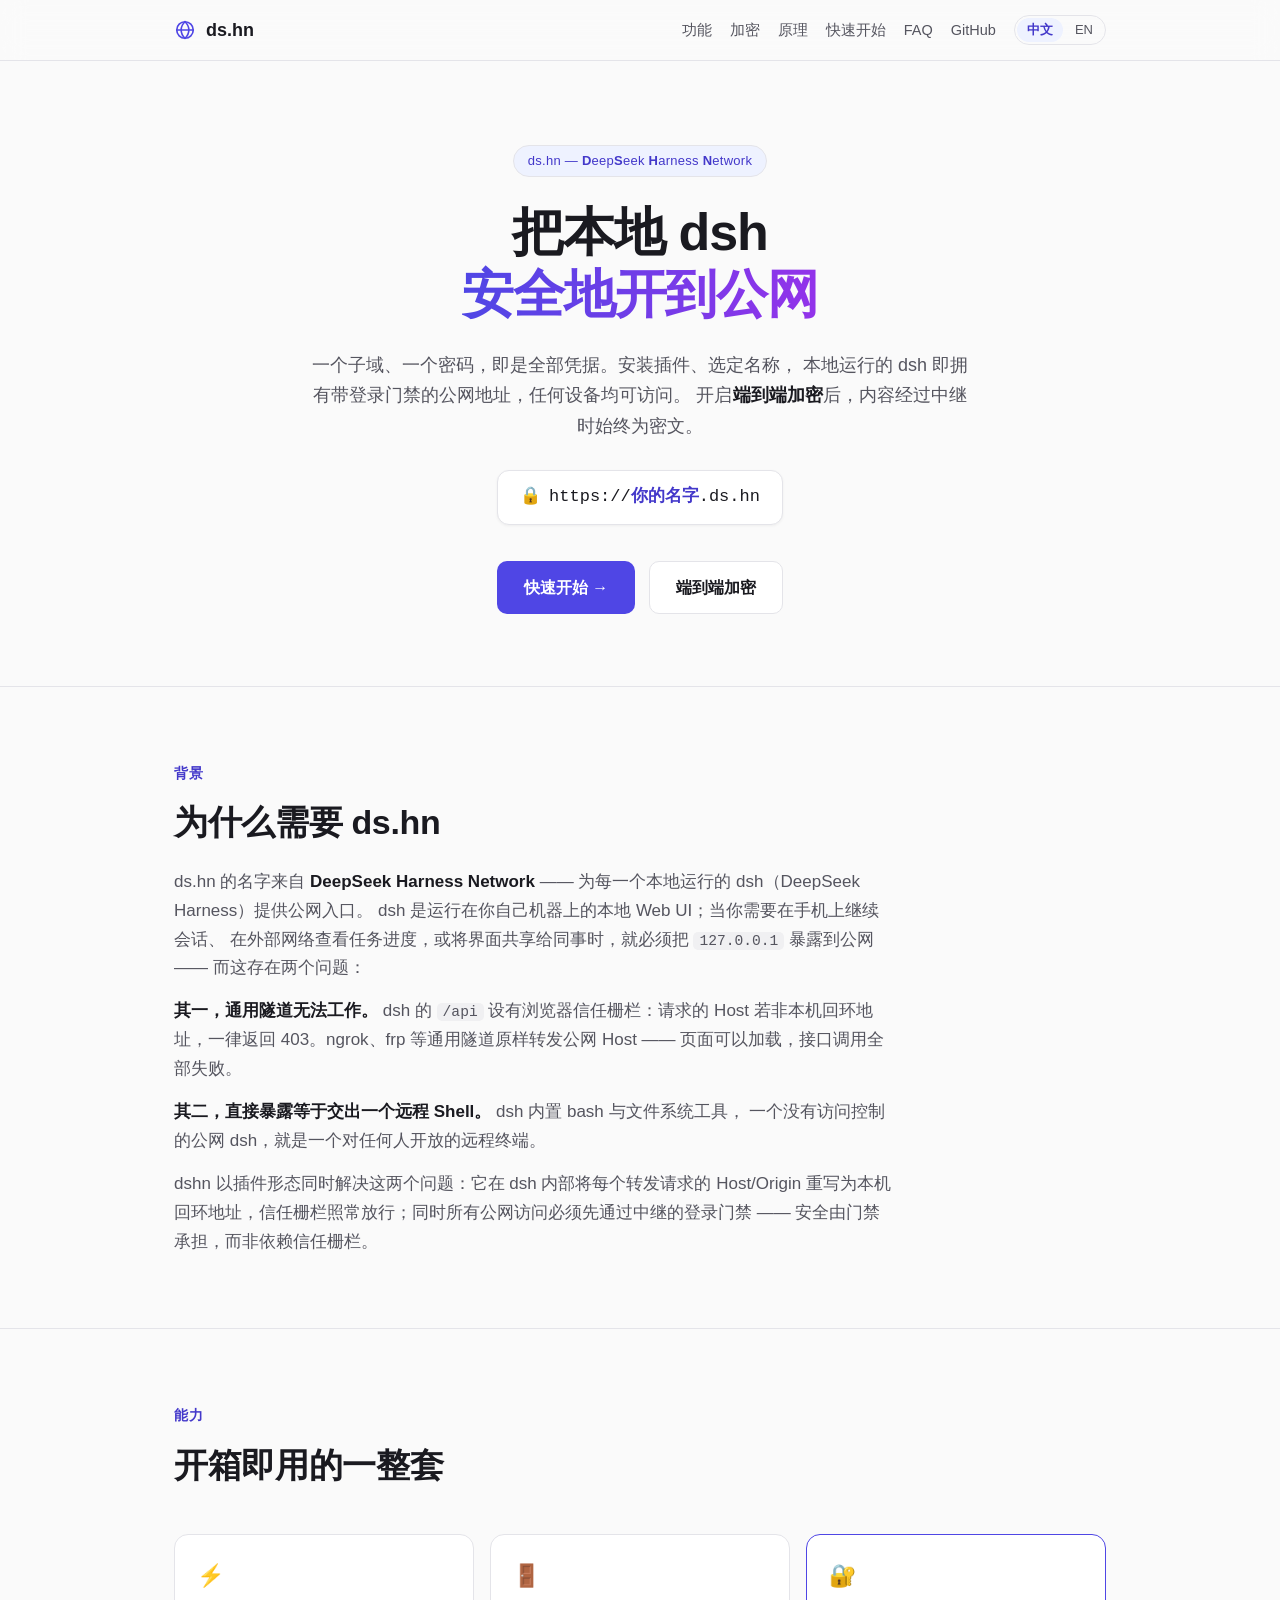
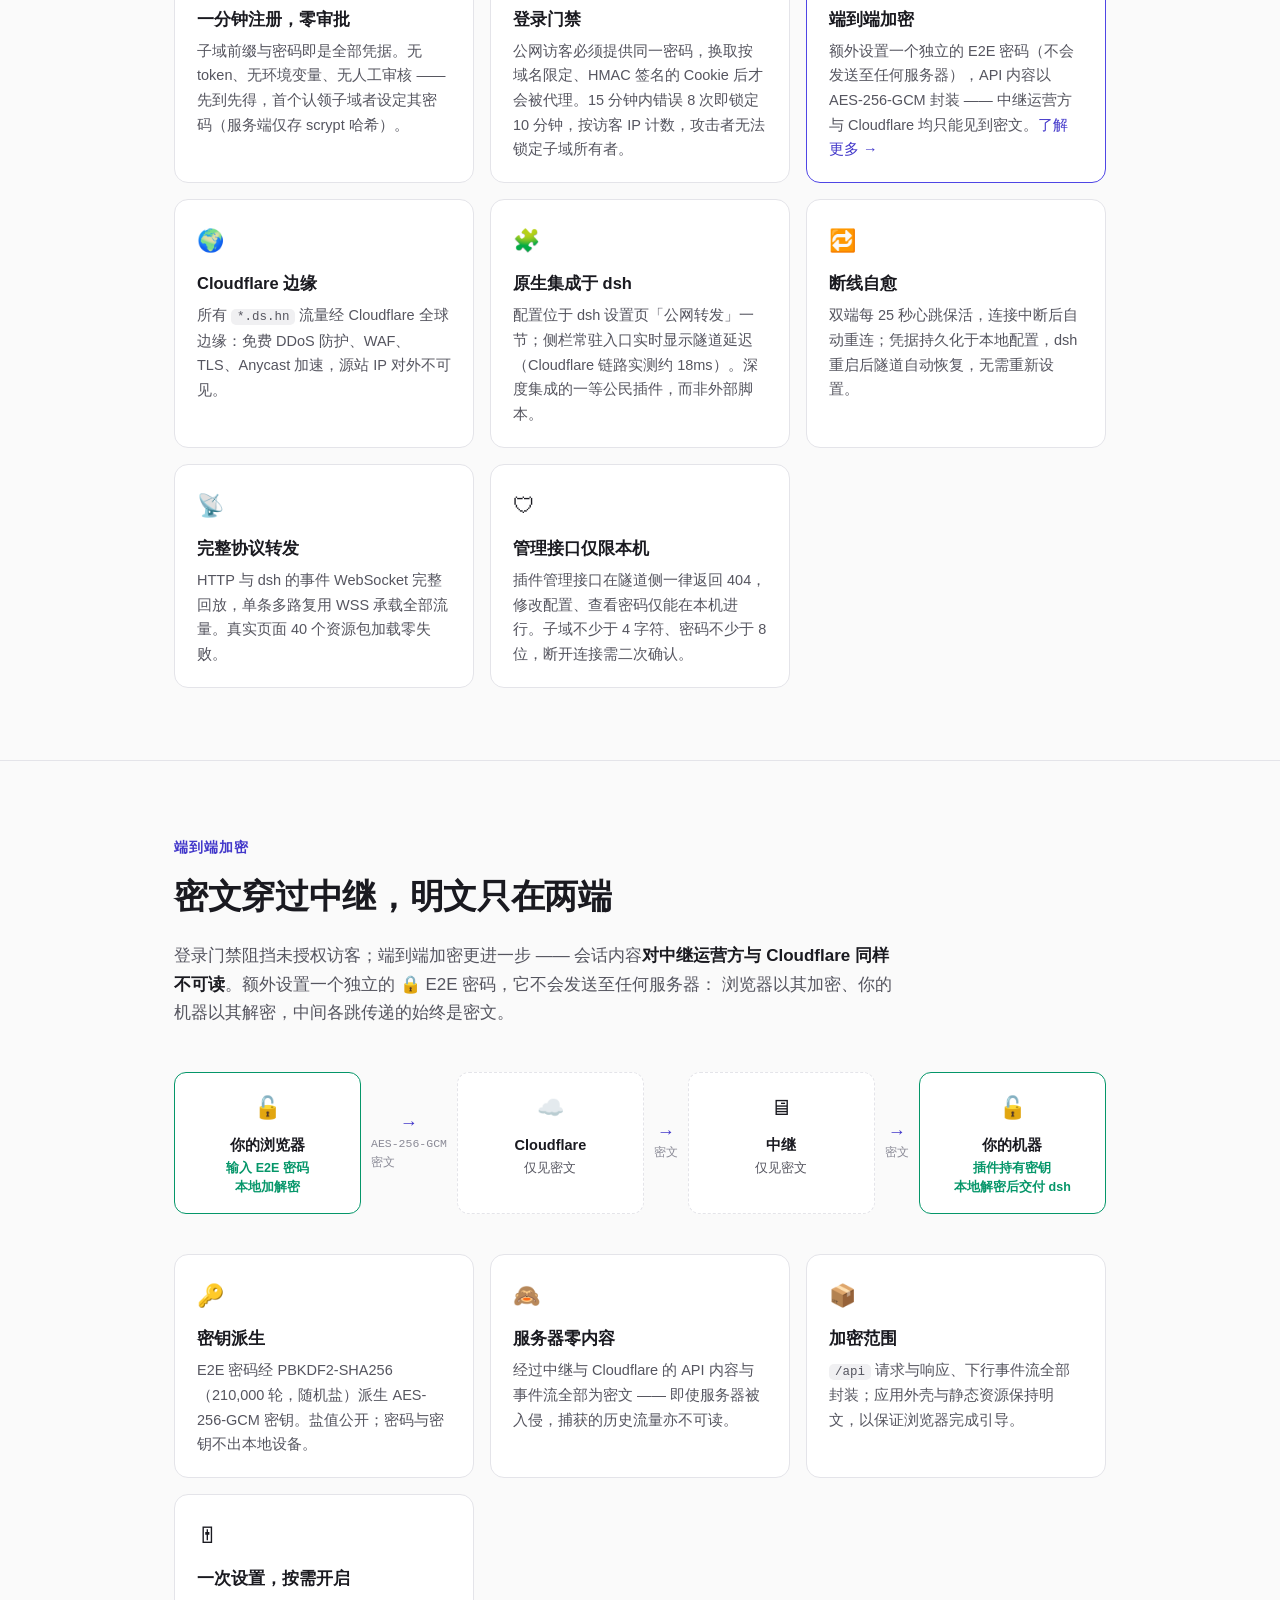
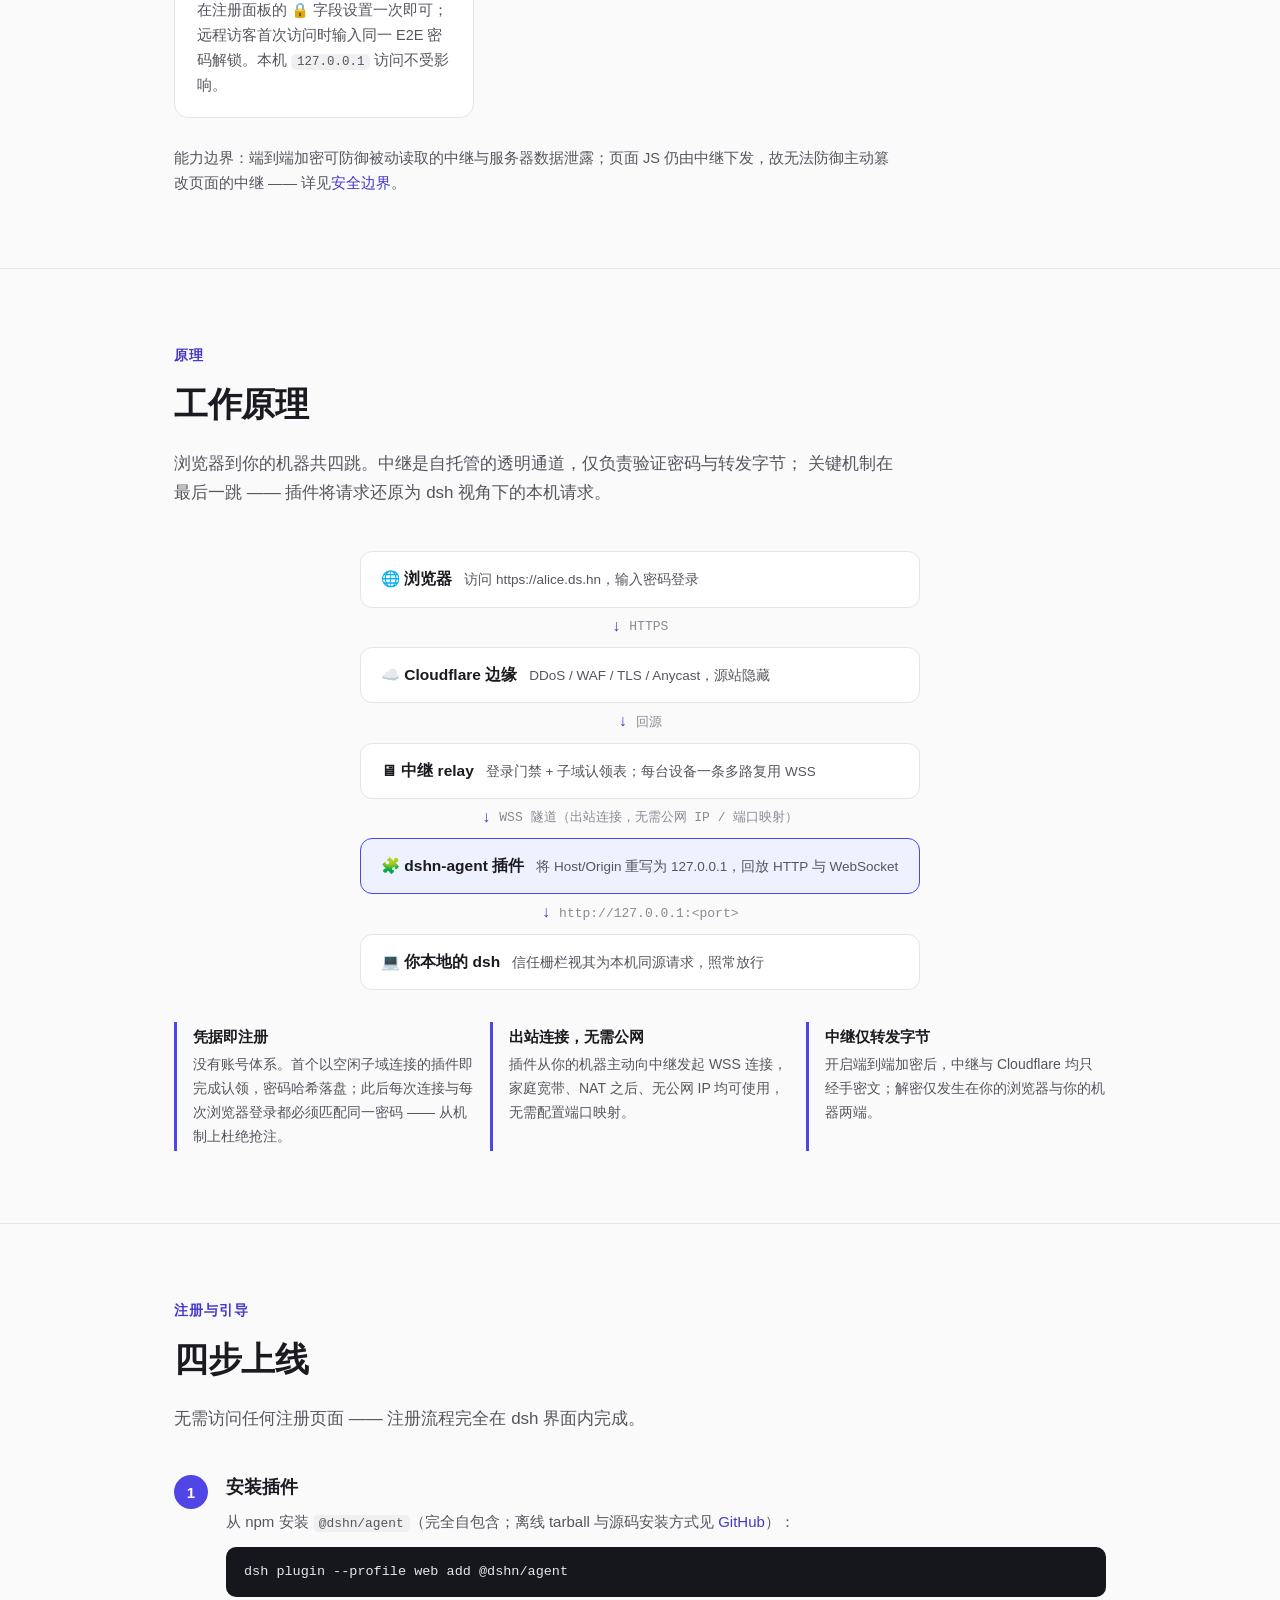
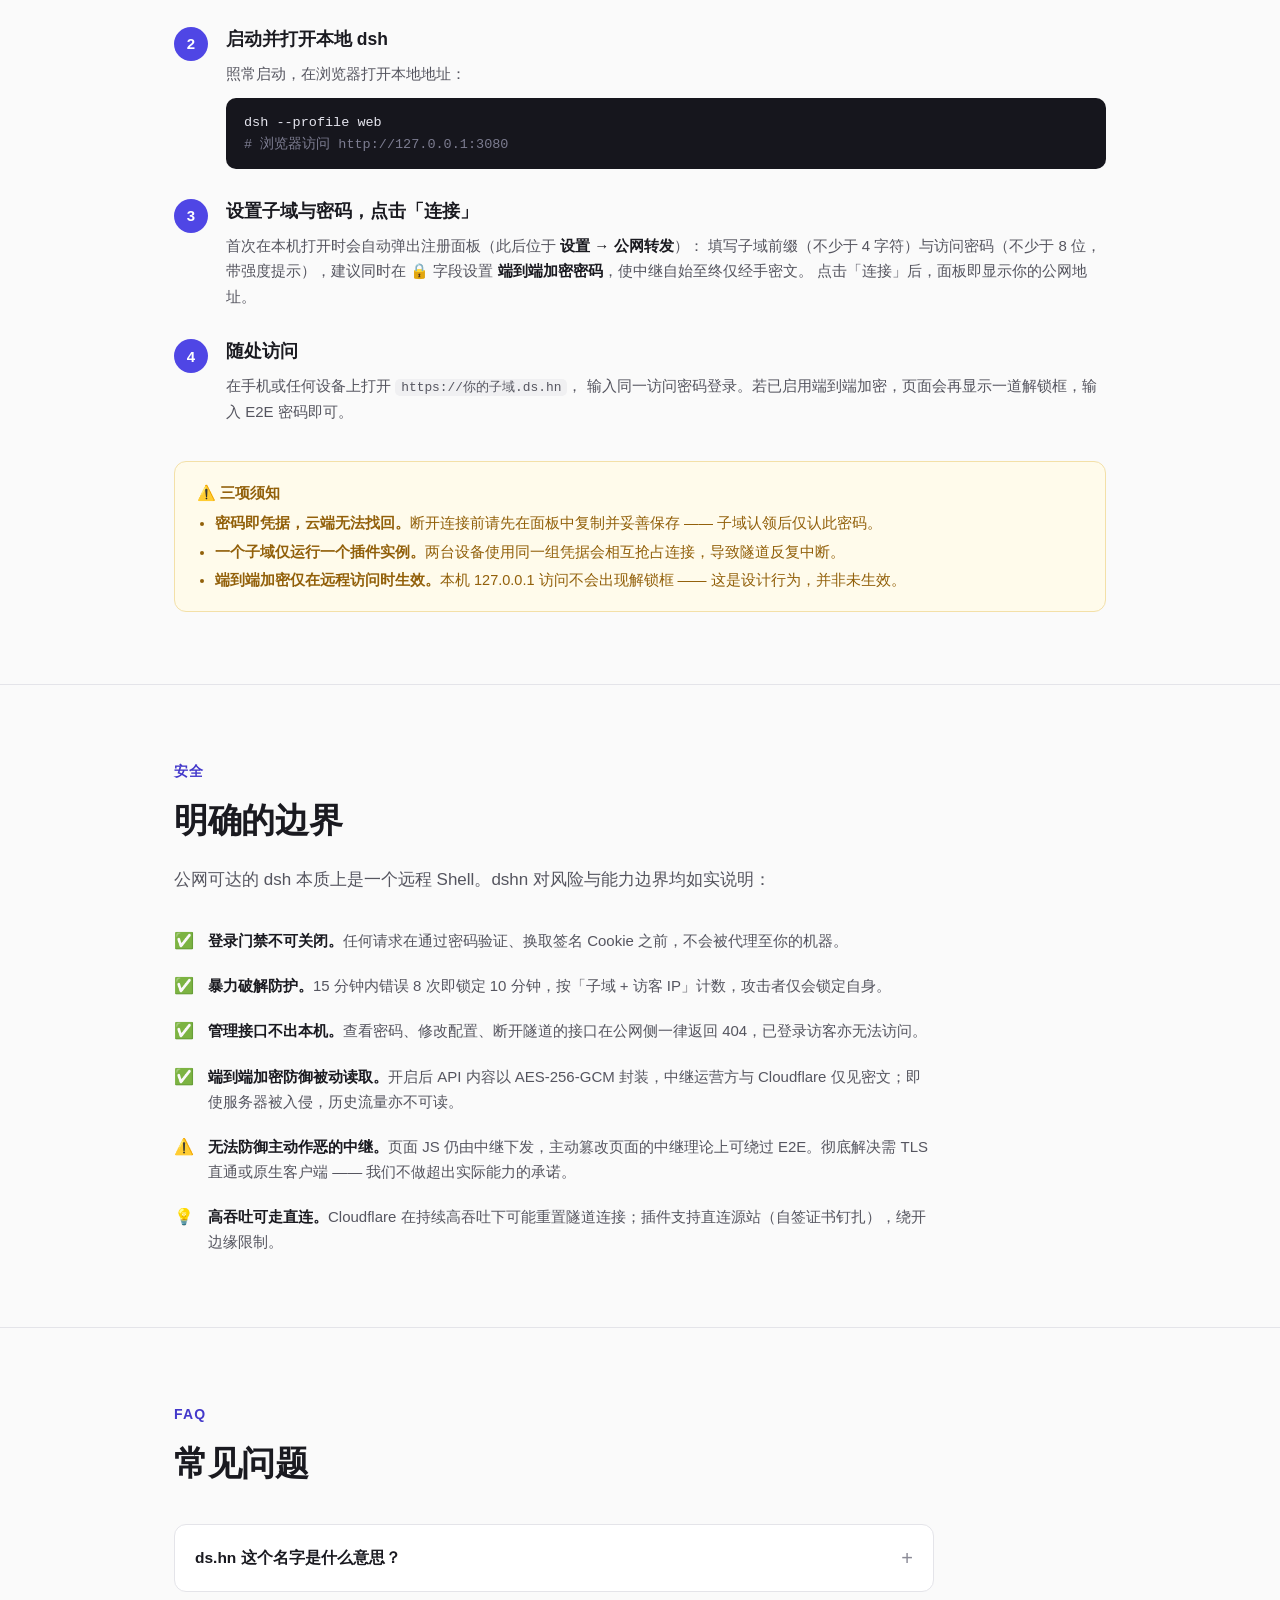
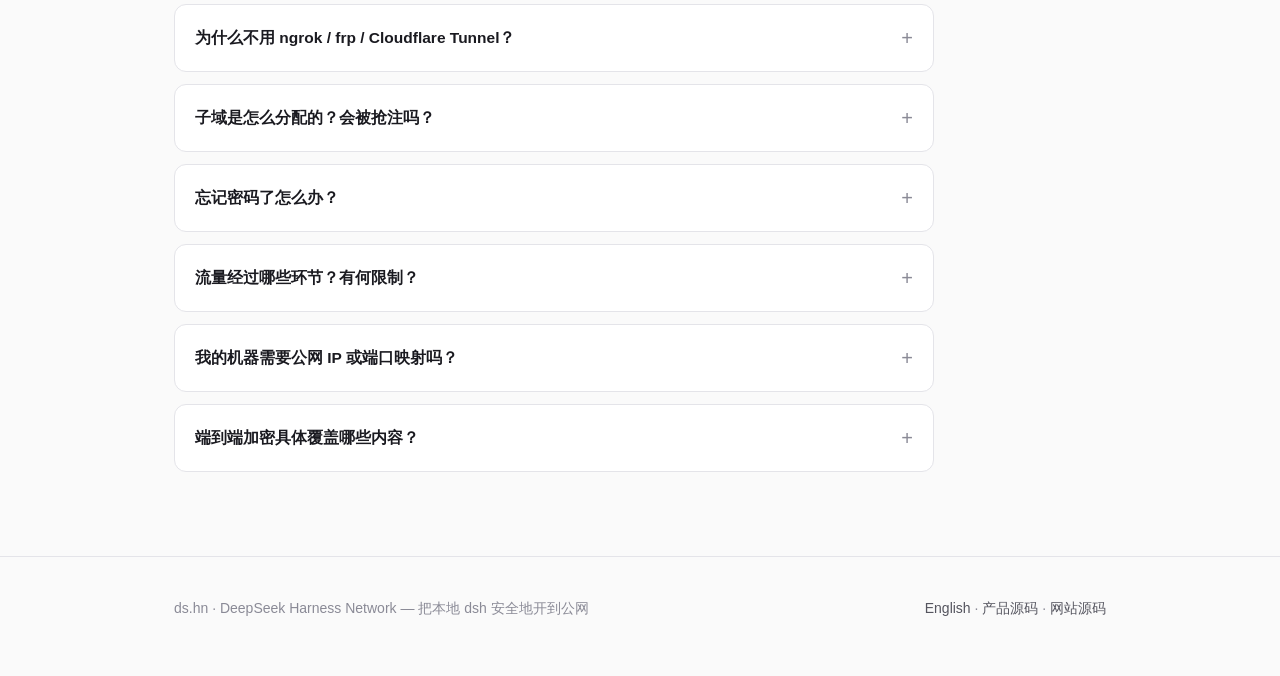
==== commit 3d310123: "Install via @dshn/agent from npm; formalize copy tone across both languages - Replace local-path ins" ====
--- a/index.html
+++ b/index.html
@@ -4,7 +4,7 @@
 <meta charset="utf-8">
 <meta name="viewport" content="width=device-width, initial-scale=1">
 <title>ds.hn · DeepSeek Harness Network — 把本地 dsh 安全地开到公网</title>
-<meta name="description" content="ds.hn（DeepSeek Harness Network）：一个子域、一个密码，把你本地运行的 dsh 安全地发布到 你的名字.ds.hn — 登录门禁、端到端加密、Cloudflare 边缘加速。">
+<meta name="description" content="ds.hn（DeepSeek Harness Network）：一个子域、一个密码，将本地运行的 dsh 安全地发布到 你的名字.ds.hn — 登录门禁、端到端加密、Cloudflare 边缘加速。">
 <link rel="alternate" hreflang="zh-CN" href="https://ds.hn/">
 <link rel="alternate" hreflang="en" href="https://ds.hn/en">
 <link rel="icon" href="data:image/svg+xml,<svg xmlns='http://www.w3.org/2000/svg' viewBox='0 0 100 100'><text y='.9em' font-size='90'>🌐</text></svg>">
@@ -27,7 +27,7 @@
       <a class="opt" href="#how">原理</a>
       <a href="#start">快速开始</a>
       <a class="opt" href="#faq">FAQ</a>
-      <a href="https://github.com/jsdvjx/dshn-site">GitHub</a>
+      <a href="https://github.com/jsdvjx/dshn">GitHub</a>
       <span class="lang"><a class="on" href="./">中文</a><a href="en.html">EN</a></span>
     </nav>
   </div>
@@ -39,9 +39,9 @@
     <span class="badge">ds.hn — <b>D</b>eep<b>S</b>eek <b>H</b>arness <b>N</b>etwork</span>
     <h1>把本地 dsh<br><span class="grad">安全地开到公网</span></h1>
     <p class="sub">
-      一个子域、一个密码，就是全部凭据。装上插件、在对话框里起个名字，
-      你本地运行的 dsh 就有了带登录门禁的公网地址 —— 手机、外网、随处可达。
-      开启<strong>端到端加密</strong>后，内容穿过中继时只是密文。
+      一个子域、一个密码，即是全部凭据。安装插件、选定名称，
+      本地运行的 dsh 即拥有带登录门禁的公网地址，任何设备均可访问。
+      开启<strong>端到端加密</strong>后，内容经过中继时始终为密文。
     </p>
     <div class="url-demo">
       <span class="lock">🔒</span>
@@ -59,24 +59,24 @@
       <h2>为什么需要 ds.hn</h2>
       <p class="lead">
         ds.hn 的名字来自 <strong>DeepSeek Harness Network</strong> ——
-        为每一个本地运行的 dsh（DeepSeek Harness）提供一个公网入口。
-        dsh 是跑在你自己机器上的本地 Web UI。它很好用 —— 直到你想在手机上继续会话、
-        出门后接着看任务进度，或者把界面递给同事看一眼。这时你需要把
-        <code>127.0.0.1</code> 暴露到公网，而这有两个坑：
-      </p>
-      <p class="lead">
-        <strong>其一，普通隧道根本打不通。</strong> dsh 的 <code>/api</code>
-        有一道浏览器信任栅栏：请求的 Host 不是本机回环就直接 403。ngrok、frp 这类通用隧道原样转发公网
-        Host，页面能开、接口全挂。
-      </p>
-      <p class="lead">
-        <strong>其二，裸暴露等于交出一个远程 Shell。</strong> dsh 自带 bash 和文件系统工具，
-        一个没有门禁的公网 dsh，就是任何人都能用的你机器上的终端。
-      </p>
-      <p class="lead">
-        dshn 插件用「插件」这个身份同时解决两件事：它在 dsh 内部把每个转发请求的 Host/Origin
-        回写为本机回环，信任栅栏照常放行；同时所有公网访问都必须先过中继的登录门禁 ——
-        安全由门禁负责，而不是靠栅栏硬扛。
+        为每一个本地运行的 dsh（DeepSeek Harness）提供公网入口。
+        dsh 是运行在你自己机器上的本地 Web UI；当你需要在手机上继续会话、
+        在外部网络查看任务进度，或将界面共享给同事时，就必须把
+        <code>127.0.0.1</code> 暴露到公网 —— 而这存在两个问题：
+      </p>
+      <p class="lead">
+        <strong>其一，通用隧道无法工作。</strong> dsh 的 <code>/api</code>
+        设有浏览器信任栅栏：请求的 Host 若非本机回环地址，一律返回 403。ngrok、frp
+        等通用隧道原样转发公网 Host —— 页面可以加载，接口调用全部失败。
+      </p>
+      <p class="lead">
+        <strong>其二，直接暴露等于交出一个远程 Shell。</strong> dsh 内置 bash 与文件系统工具，
+        一个没有访问控制的公网 dsh，就是一个对任何人开放的远程终端。
+      </p>
+      <p class="lead">
+        dshn 以插件形态同时解决这两个问题：它在 dsh 内部将每个转发请求的 Host/Origin
+        重写为本机回环地址，信任栅栏照常放行；同时所有公网访问必须先通过中继的登录门禁 ——
+        安全由门禁承担，而非依赖信任栅栏。
       </p>
     </div>
   </section>
@@ -89,42 +89,42 @@
         <div class="card">
           <div class="ico">⚡️</div>
           <h3>一分钟注册，零审批</h3>
-          <p>子域前缀 + 密码，两样就是全部凭据。没有 token、没有环境变量、没有等待审核 —— 先到先得，第一个认领子域的人设定它的密码（服务端只存 scrypt 哈希）。</p>
+          <p>子域前缀与密码即是全部凭据。无 token、无环境变量、无人工审核 —— 先到先得，首个认领子域者设定其密码（服务端仅存 scrypt 哈希）。</p>
         </div>
         <div class="card">
           <div class="ico">🚪</div>
           <h3>登录门禁</h3>
-          <p>公网访客必须输入同一密码，换取按域名限定、HMAC 签名的 Cookie 后才会被代理。15 分钟内错 8 次即锁定 10 分钟，且按访客 IP 计，攻击者锁不住你自己。</p>
+          <p>公网访客必须提供同一密码，换取按域名限定、HMAC 签名的 Cookie 后才会被代理。15 分钟内错误 8 次即锁定 10 分钟，按访客 IP 计数，攻击者无法锁定子域所有者。</p>
         </div>
         <div class="card hl">
           <div class="ico">🔐</div>
           <h3>端到端加密</h3>
-          <p>再设一个独立的 E2E 密码（永不发给服务器），API 内容以 AES-256-GCM 封装 —— 中继运营方与 Cloudflare 都只见密文。<a href="#e2e">了解更多 →</a></p>
+          <p>额外设置一个独立的 E2E 密码（不会发送至任何服务器），API 内容以 AES-256-GCM 封装 —— 中继运营方与 Cloudflare 均只能见到密文。<a href="#e2e">了解更多 →</a></p>
         </div>
         <div class="card">
           <div class="ico">🌍</div>
           <h3>Cloudflare 边缘</h3>
-          <p>所有 <code>*.ds.hn</code> 流量走 Cloudflare 全球边缘：免费 DDoS 防护、WAF、TLS、Anycast 加速，源站 IP 对外不可见。</p>
+          <p>所有 <code>*.ds.hn</code> 流量经 Cloudflare 全球边缘：免费 DDoS 防护、WAF、TLS、Anycast 加速，源站 IP 对外不可见。</p>
         </div>
         <div class="card">
           <div class="ico">🧩</div>
-          <h3>原生长在 dsh 里</h3>
-          <p>配置就在 dsh 自己的设置页「公网转发」一节；侧栏常驻入口实时显示隧道延迟（Cloudflare 链路实测 ~18ms）。不是外挂脚本，是一等公民插件。</p>
+          <h3>原生集成于 dsh</h3>
+          <p>配置位于 dsh 设置页「公网转发」一节；侧栏常驻入口实时显示隧道延迟（Cloudflare 链路实测约 18ms）。深度集成的一等公民插件，而非外部脚本。</p>
         </div>
         <div class="card">
           <div class="ico">🔁</div>
           <h3>断线自愈</h3>
-          <p>双端每 25 秒心跳保活，掉线自动重连；凭据持久化在本地配置中，dsh 重启后隧道自动恢复，无需重新设置。</p>
+          <p>双端每 25 秒心跳保活，连接中断后自动重连；凭据持久化于本地配置，dsh 重启后隧道自动恢复，无需重新设置。</p>
         </div>
         <div class="card">
           <div class="ico">📡</div>
           <h3>完整协议转发</h3>
-          <p>HTTP 与 dsh 的事件 WebSocket 全量回放，一条多路复用 WSS 承载全部流量。真实页面 40 个资源包加载 0 失败。</p>
+          <p>HTTP 与 dsh 的事件 WebSocket 完整回放，单条多路复用 WSS 承载全部流量。真实页面 40 个资源包加载零失败。</p>
         </div>
         <div class="card">
           <div class="ico">🛡</div>
-          <h3>管理面只在本机</h3>
-          <p>插件的管理接口在隧道里一律 404，改配置、看密码只能在你自己机器上进行。子域至少 4 字符、密码至少 8 位，断开连接需二次确认。</p>
+          <h3>管理接口仅限本机</h3>
+          <p>插件管理接口在隧道侧一律返回 404，修改配置、查看密码仅能在本机进行。子域不少于 4 字符、密码不少于 8 位，断开连接需二次确认。</p>
         </div>
       </div>
     </div>
@@ -135,9 +135,9 @@
       <span class="kicker">端到端加密</span>
       <h2>密文穿过中继，明文只在两端</h2>
       <p class="lead">
-        登录门禁挡住陌生人；端到端加密更进一步 —— 你的会话内容，<strong>连中继运营方、连
-        Cloudflare 都读不到</strong>。再设一个独立的 🔒 E2E 密码，它永远不会发给任何服务器：
-        你的浏览器用它加密，你的机器用它解密，中间每一跳经手的都只是密文。
+        登录门禁阻挡未授权访客；端到端加密更进一步 —— 会话内容<strong>对中继运营方与
+        Cloudflare 同样不可读</strong>。额外设置一个独立的 🔒 E2E 密码，它不会发送至任何服务器：
+        浏览器以其加密、你的机器以其解密，中间各跳传递的始终是密文。
       </p>
       <div class="cflow">
         <div class="cnode clear">
@@ -149,45 +149,45 @@
         <div class="cnode">
           <div class="ci">☁️</div>
           <div class="ct">Cloudflare</div>
-          <div class="cd">只见密文</div>
+          <div class="cd">仅见密文</div>
         </div>
         <div class="carrow"><b>→</b>密文</div>
         <div class="cnode">
           <div class="ci">🖥</div>
           <div class="ct">中继</div>
-          <div class="cd">只见密文</div>
+          <div class="cd">仅见密文</div>
         </div>
         <div class="carrow"><b>→</b>密文</div>
         <div class="cnode clear">
           <div class="ci">🔓</div>
           <div class="ct">你的机器</div>
-          <div class="cd">插件持有密钥<br>本地解密后交给 dsh</div>
+          <div class="cd">插件持有密钥<br>本地解密后交付 dsh</div>
         </div>
       </div>
       <div class="grid">
         <div class="card">
           <div class="ico">🔑</div>
           <h3>密钥派生</h3>
-          <p>E2E 密码经 PBKDF2-SHA256（210,000 轮 + 随机盐）派生出 AES-256-GCM 密钥。盐是公开的；密码与密钥永不出你的设备。</p>
+          <p>E2E 密码经 PBKDF2-SHA256（210,000 轮，随机盐）派生 AES-256-GCM 密钥。盐值公开；密码与密钥不出本地设备。</p>
         </div>
         <div class="card">
           <div class="ico">🙈</div>
           <h3>服务器零内容</h3>
-          <p>中继与 Cloudflare 经手的 API 内容与事件流全部是密文 —— 即使服务器被入侵，攻击者翻查到的历史流量也不可读。</p>
+          <p>经过中继与 Cloudflare 的 API 内容与事件流全部为密文 —— 即使服务器被入侵，捕获的历史流量亦不可读。</p>
         </div>
         <div class="card">
           <div class="ico">📦</div>
           <h3>加密范围</h3>
-          <p><code>/api</code> 请求与响应、下行事件流全部封装；应用外壳与静态资源保持明文，浏览器才能完成引导。</p>
+          <p><code>/api</code> 请求与响应、下行事件流全部封装；应用外壳与静态资源保持明文，以保证浏览器完成引导。</p>
         </div>
         <div class="card">
           <div class="ico">🎚</div>
           <h3>一次设置，按需开启</h3>
-          <p>注册面板的 🔒 一栏填一次即可；远程访客首次打开会看到解锁框，输入同一 E2E 密码即通。本机 <code>127.0.0.1</code> 访问不受影响。</p>
+          <p>在注册面板的 🔒 字段设置一次即可；远程访客首次访问时输入同一 E2E 密码解锁。本机 <code>127.0.0.1</code> 访问不受影响。</p>
         </div>
       </div>
       <p class="e2e-note">
-        边界诚实说：它防的是「被动 / 好奇」的中继与服务器数据泄露；页面 JS 仍由中继下发，所以它不防主动篡改页面的中继
+        能力边界：端到端加密可防御被动读取的中继与服务器数据泄露；页面 JS 仍由中继下发，故无法防御主动篡改页面的中继
         —— 详见<a href="#security">安全边界</a>。
       </p>
     </div>
@@ -196,10 +196,10 @@
   <section id="how">
     <div class="wrap">
       <span class="kicker">原理</span>
-      <h2>它是怎么工作的</h2>
-      <p class="lead">
-        浏览器到你机器之间共四跳。中继是自托管的哑管道，只负责验密码和搬字节；
-        真正的「魔法」发生在最后一跳 —— 插件把请求还原成 dsh 眼中的本机请求。
+      <h2>工作原理</h2>
+      <p class="lead">
+        浏览器到你的机器共四跳。中继是自托管的透明通道，仅负责验证密码与转发字节；
+        关键机制在最后一跳 —— 插件将请求还原为 dsh 视角下的本机请求。
       </p>
       <div class="flow">
         <div class="fnode">
@@ -219,26 +219,26 @@
         <div class="farrow">WSS 隧道（出站连接，无需公网 IP / 端口映射）</div>
         <div class="fnode hl">
           <span class="t">🧩 dshn-agent 插件</span>
-          <span class="d">把 Host/Origin 回写为 127.0.0.1，回放 HTTP 与 WebSocket</span>
+          <span class="d">将 Host/Origin 重写为 127.0.0.1，回放 HTTP 与 WebSocket</span>
         </div>
         <div class="farrow">http://127.0.0.1:&lt;port&gt;</div>
         <div class="fnode">
           <span class="t">💻 你本地的 dsh</span>
-          <span class="d">信任栅栏看到的是一个本机同源请求，照常放行</span>
+          <span class="d">信任栅栏视其为本机同源请求，照常放行</span>
         </div>
       </div>
       <div class="flow-notes">
         <div class="fnote">
           <h4>凭据即注册</h4>
-          <p>没有账号系统。第一个带着空闲子域连上来的插件完成「认领」，密码哈希落盘；之后的每次连接、每次浏览器登录都要对上同一密码 —— 天然防抢注。</p>
+          <p>没有账号体系。首个以空闲子域连接的插件即完成认领，密码哈希落盘；此后每次连接与每次浏览器登录都必须匹配同一密码 —— 从机制上杜绝抢注。</p>
         </div>
         <div class="fnote">
           <h4>出站连接，无需公网</h4>
-          <p>插件从你机器主动拨出 WSS 到中继，家庭宽带、NAT 之后、无公网 IP 都能用，不用配路由器端口映射。</p>
+          <p>插件从你的机器主动向中继发起 WSS 连接，家庭宽带、NAT 之后、无公网 IP 均可使用，无需配置端口映射。</p>
         </div>
         <div class="fnote">
-          <h4>中继只搬字节</h4>
-          <p>开启端到端加密后，中继与 Cloudflare 都只见密文；解密只发生在你的浏览器和你的机器两端。</p>
+          <h4>中继仅转发字节</h4>
+          <p>开启端到端加密后，中继与 Cloudflare 均只经手密文；解密仅发生在你的浏览器与你的机器两端。</p>
         </div>
       </div>
     </div>
@@ -248,21 +248,21 @@
     <div class="wrap">
       <span class="kicker">注册与引导</span>
       <h2>四步上线</h2>
-      <p class="lead">全程不需要打开任何注册网页 —— 注册这件事，就发生在 dsh 自己的界面里。</p>
+      <p class="lead">无需访问任何注册页面 —— 注册流程完全在 dsh 界面内完成。</p>
       <div class="steps">
         <div class="step">
           <div class="num"></div>
           <div class="body">
             <h3>安装插件</h3>
-            <p>把 dshn-agent 插件加入你的 dsh profile：</p>
-            <pre>dsh plugin --profile web add /path/to/dshn/dist/dshn-agent</pre>
+            <p>从 npm 安装 <code>@dshn/agent</code>（完全自包含；离线 tarball 与源码安装方式见 <a href="https://github.com/jsdvjx/dshn" style="color: var(--accent-text); text-decoration: none;">GitHub</a>）：</p>
+            <pre>dsh plugin --profile web add @dshn/agent</pre>
           </div>
         </div>
         <div class="step">
           <div class="num"></div>
           <div class="body">
             <h3>启动并打开本地 dsh</h3>
-            <p>照常启动，然后在浏览器打开本地地址：</p>
+            <p>照常启动，在浏览器打开本地地址：</p>
             <pre>dsh --profile web
 <span class="c"># 浏览器访问 http://127.0.0.1:3080</span></pre>
           </div>
@@ -270,12 +270,12 @@
         <div class="step">
           <div class="num"></div>
           <div class="body">
-            <h3>起名、设密码，点「连接」</h3>
+            <h3>设置子域与密码，点击「连接」</h3>
             <p>
-              首次打开会自动弹出注册面板（之后也能在 <strong>设置 → 公网转发</strong> 找到）：
-              填一个子域前缀（≥4 字符）和一个访问密码（≥8 位，带强度提示），并建议顺手在 🔒 一栏设置
-              <strong>端到端加密密码</strong> —— 让中继从第一天起就只见密文。
-              点「连接」，面板立即显示你的公网地址。
+              首次在本机打开时会自动弹出注册面板（此后位于 <strong>设置 → 公网转发</strong>）：
+              填写子域前缀（不少于 4 字符）与访问密码（不少于 8 位，带强度提示），建议同时在 🔒 字段设置
+              <strong>端到端加密密码</strong>，使中继自始至终仅经手密文。
+              点击「连接」后，面板即显示你的公网地址。
             </p>
           </div>
         </div>
@@ -285,17 +285,17 @@
             <h3>随处访问</h3>
             <p>
               在手机或任何设备上打开 <code>https://你的子域.ds.hn</code>，
-              输入同一个访问密码登录。如果设了端到端加密，页面会再弹一道解锁框，输入 E2E 密码即可。
+              输入同一访问密码登录。若已启用端到端加密，页面会再显示一道解锁框，输入 E2E 密码即可。
             </p>
           </div>
         </div>
       </div>
       <div class="callout">
-        <strong>⚠️ 三件必须知道的事</strong>
+        <strong>⚠️ 三项须知</strong>
         <ul>
-          <li><b>密码就是凭据，云端无法找回。</b>断开前先在面板里「复制密码」保存好 —— 子域认领后只认这个密码。</li>
-          <li><b>一个子域只跑一个插件实例。</b>两台机器用同一组凭据会互相顶掉，隧道反复闪断。</li>
-          <li><b>端到端加密只在远程访问时生效。</b>本机 127.0.0.1 打开不会出现解锁框，这是设计如此，不是没生效。</li>
+          <li><b>密码即凭据，云端无法找回。</b>断开连接前请先在面板中复制并妥善保存 —— 子域认领后仅认此密码。</li>
+          <li><b>一个子域仅运行一个插件实例。</b>两台设备使用同一组凭据会相互抢占连接，导致隧道反复中断。</li>
+          <li><b>端到端加密仅在远程访问时生效。</b>本机 127.0.0.1 访问不会出现解锁框 —— 这是设计行为，并非未生效。</li>
         </ul>
       </div>
     </div>
@@ -304,15 +304,15 @@
   <section id="security">
     <div class="wrap">
       <span class="kicker">安全</span>
-      <h2>边界说清楚</h2>
-      <p class="lead">公网可达的 dsh 本质上是一个远程 Shell。dshn 把风险摆在明面上，也把边界说在明面上：</p>
+      <h2>明确的边界</h2>
+      <p class="lead">公网可达的 dsh 本质上是一个远程 Shell。dshn 对风险与能力边界均如实说明：</p>
       <div class="sec-list">
-        <div class="sec-item"><span class="mark">✅</span><p><strong>登录门禁不可关闭。</strong>任何请求在验证密码换取签名 Cookie 之前，不会被代理到你的机器。</p></div>
-        <div class="sec-item"><span class="mark">✅</span><p><strong>暴力破解有锁。</strong>15 分钟内错 8 次锁 10 分钟，按「子域 + 访客 IP」计数，攻击者只能锁住他自己。</p></div>
-        <div class="sec-item"><span class="mark">✅</span><p><strong>管理接口出不了本机。</strong>查看密码、改配置、断开隧道的接口在公网侧一律 404，即使已登录的访客也碰不到。</p></div>
-        <div class="sec-item"><span class="mark">✅</span><p><strong>端到端加密防「好奇的中继」。</strong>开启后 API 内容以 AES-256-GCM 封装，中继运营方与 Cloudflare 只见密文，即使服务器被入侵，历史流量也不可读。</p></div>
-        <div class="sec-item"><span class="mark">⚠️</span><p><strong>它不防「主动作恶的中继」。</strong>页面本身（JS）仍由中继下发，一个主动篡改页面的中继理论上可以绕过 E2E。这需要 TLS 直通或原生客户端才能根治 —— 我们不假装已经做到。</p></div>
-        <div class="sec-item"><span class="mark">💡</span><p><strong>大流量可走直连。</strong>Cloudflare 在持续高吞吐下可能重置隧道连接；插件支持配置直连源站（自签证书钉扎），绕开边缘限制。</p></div>
+        <div class="sec-item"><span class="mark">✅</span><p><strong>登录门禁不可关闭。</strong>任何请求在通过密码验证、换取签名 Cookie 之前，不会被代理至你的机器。</p></div>
+        <div class="sec-item"><span class="mark">✅</span><p><strong>暴力破解防护。</strong>15 分钟内错误 8 次即锁定 10 分钟，按「子域 + 访客 IP」计数，攻击者仅会锁定自身。</p></div>
+        <div class="sec-item"><span class="mark">✅</span><p><strong>管理接口不出本机。</strong>查看密码、修改配置、断开隧道的接口在公网侧一律返回 404，已登录访客亦无法访问。</p></div>
+        <div class="sec-item"><span class="mark">✅</span><p><strong>端到端加密防御被动读取。</strong>开启后 API 内容以 AES-256-GCM 封装，中继运营方与 Cloudflare 仅见密文；即使服务器被入侵，历史流量亦不可读。</p></div>
+        <div class="sec-item"><span class="mark">⚠️</span><p><strong>无法防御主动作恶的中继。</strong>页面 JS 仍由中继下发，主动篡改页面的中继理论上可绕过 E2E。彻底解决需 TLS 直通或原生客户端 —— 我们不做超出实际能力的承诺。</p></div>
+        <div class="sec-item"><span class="mark">💡</span><p><strong>高吞吐可走直连。</strong>Cloudflare 在持续高吞吐下可能重置隧道连接；插件支持直连源站（自签证书钉扎），绕开边缘限制。</p></div>
       </div>
     </div>
   </section>
@@ -332,43 +332,43 @@
         <details>
           <summary>为什么不用 ngrok / frp / Cloudflare Tunnel？</summary>
           <div class="a">
-            通用隧道原样转发公网 Host，会被 dsh 的 <code>/api</code> 浏览器信任栅栏 403 —— 页面打得开，接口全报错。
-            而且它们默认没有登录门禁，等于把一个远程 Shell 裸奔在公网。dshn 作为 dsh 插件在内部完成 Host/Origin
-            回写，同时强制登录，两个问题一起解决。
-          </div>
-        </details>
-        <details>
-          <summary>子域是怎么分配的？会被人抢注吗？</summary>
-          <div class="a">
-            先到先得：第一个带着空闲子域连接的插件完成认领，同时设定这个子域的密码（服务端只存 scrypt 哈希）。
-            之后任何人想用这个子域连接，都必须对上同一密码 —— 抢注者拿不到你的密码，也就顶不掉你。
+            通用隧道原样转发公网 Host，会被 dsh 的 <code>/api</code> 浏览器信任栅栏拒绝（403）——
+            页面可以加载，接口全部报错；且它们默认没有登录门禁，等于将一个远程 Shell 无防护地暴露于公网。
+            dshn 作为 dsh 插件在内部完成 Host/Origin 重写，同时强制登录，两个问题一并解决。
+          </div>
+        </details>
+        <details>
+          <summary>子域是怎么分配的？会被抢注吗？</summary>
+          <div class="a">
+            先到先得：首个以空闲子域连接的插件完成认领，同时设定该子域的密码（服务端仅存 scrypt 哈希）。
+            此后以该子域连接必须匹配同一密码 —— 未持有密码者无法顶替现有连接。
           </div>
         </details>
         <details>
           <summary>忘记密码了怎么办？</summary>
           <div class="a">
-            云端无法找回（服务端只有哈希）。只要你的插件还在本机运行，随时可以在面板里查看并复制当前密码；
-            所以请在断开连接之前先把密码复制保存好。凭据也会持久化在本地 dsh 配置中。
-          </div>
-        </details>
-        <details>
-          <summary>流量经过哪些地方？限速吗？</summary>
-          <div class="a">
-            浏览器 → Cloudflare 边缘 → 自托管中继 → 你机器上的插件 → 本地 dsh。边缘带宽不计量；
-            已知限制：Cloudflare 免费计划单次请求体上限 100MB（超大文件上传会被截），持续高吞吐场景建议启用直连源站模式。
+            云端无法找回（服务端仅存哈希）。只要插件仍在本机运行，即可随时在面板中查看并复制当前密码；
+            请在断开连接前妥善保存。凭据同时持久化于本地 dsh 配置。
+          </div>
+        </details>
+        <details>
+          <summary>流量经过哪些环节？有何限制？</summary>
+          <div class="a">
+            浏览器 → Cloudflare 边缘 → 自托管中继 → 你机器上的插件 → 本地 dsh。边缘带宽不计量。
+            已知限制：Cloudflare 免费计划单次请求体上限 100MB；持续高吞吐场景建议启用直连源站模式。
           </div>
         </details>
         <details>
           <summary>我的机器需要公网 IP 或端口映射吗？</summary>
           <div class="a">
-            不需要。插件从你的机器主动向中继拨出一条 WSS 连接，家庭宽带、NAT、公司内网都能用。
-          </div>
-        </details>
-        <details>
-          <summary>端到端加密具体加密了什么？</summary>
-          <div class="a">
-            <code>/api</code> 请求响应内容与下行事件消息（PBKDF2-SHA256 21 万轮派生密钥 → AES-256-GCM）。
-            应用外壳与静态资源保持明文以便浏览器引导。E2E 密码永远不会发给服务器，访客在浏览器里输入后本地解密。
+            不需要。插件从你的机器主动向中继发起 WSS 连接，家庭宽带、NAT、企业内网均可使用。
+          </div>
+        </details>
+        <details>
+          <summary>端到端加密具体覆盖哪些内容？</summary>
+          <div class="a">
+            <code>/api</code> 请求响应内容与下行事件消息（PBKDF2-SHA256 210,000 轮派生密钥 → AES-256-GCM）。
+            应用外壳与静态资源保持明文以完成浏览器引导。E2E 密码不会发送至服务器，访客在浏览器中输入后本地解密。
           </div>
         </details>
       </div>
@@ -380,7 +380,7 @@
 <footer>
   <div class="wrap frow">
     <span>ds.hn · DeepSeek Harness Network — 把本地 dsh 安全地开到公网</span>
-    <span><a href="en.html">English</a> · <a href="https://github.com/jsdvjx/dshn-site">网站源码</a> · 自托管中继 · Cloudflare 边缘</span>
+    <span><a href="en.html">English</a> · <a href="https://github.com/jsdvjx/dshn">产品源码</a> · <a href="https://github.com/jsdvjx/dshn-site">网站源码</a></span>
   </div>
 </footer>
 
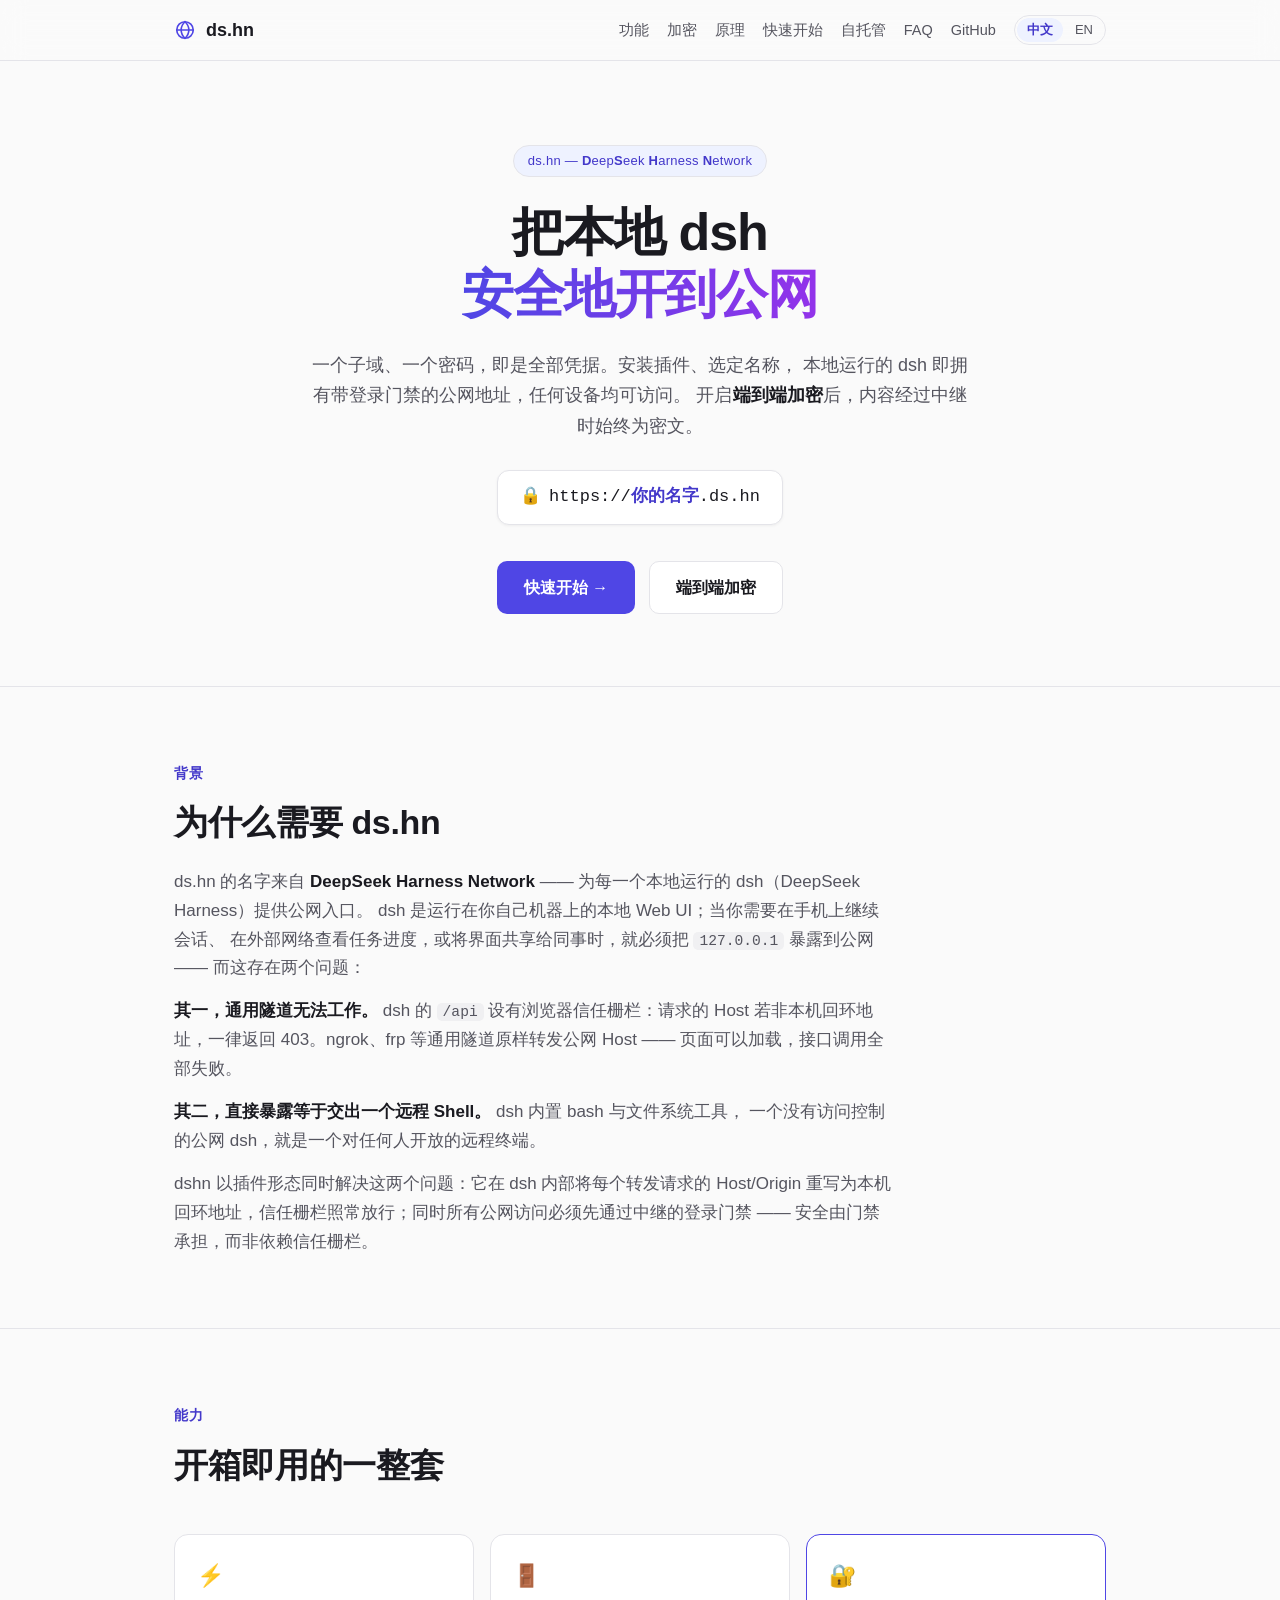
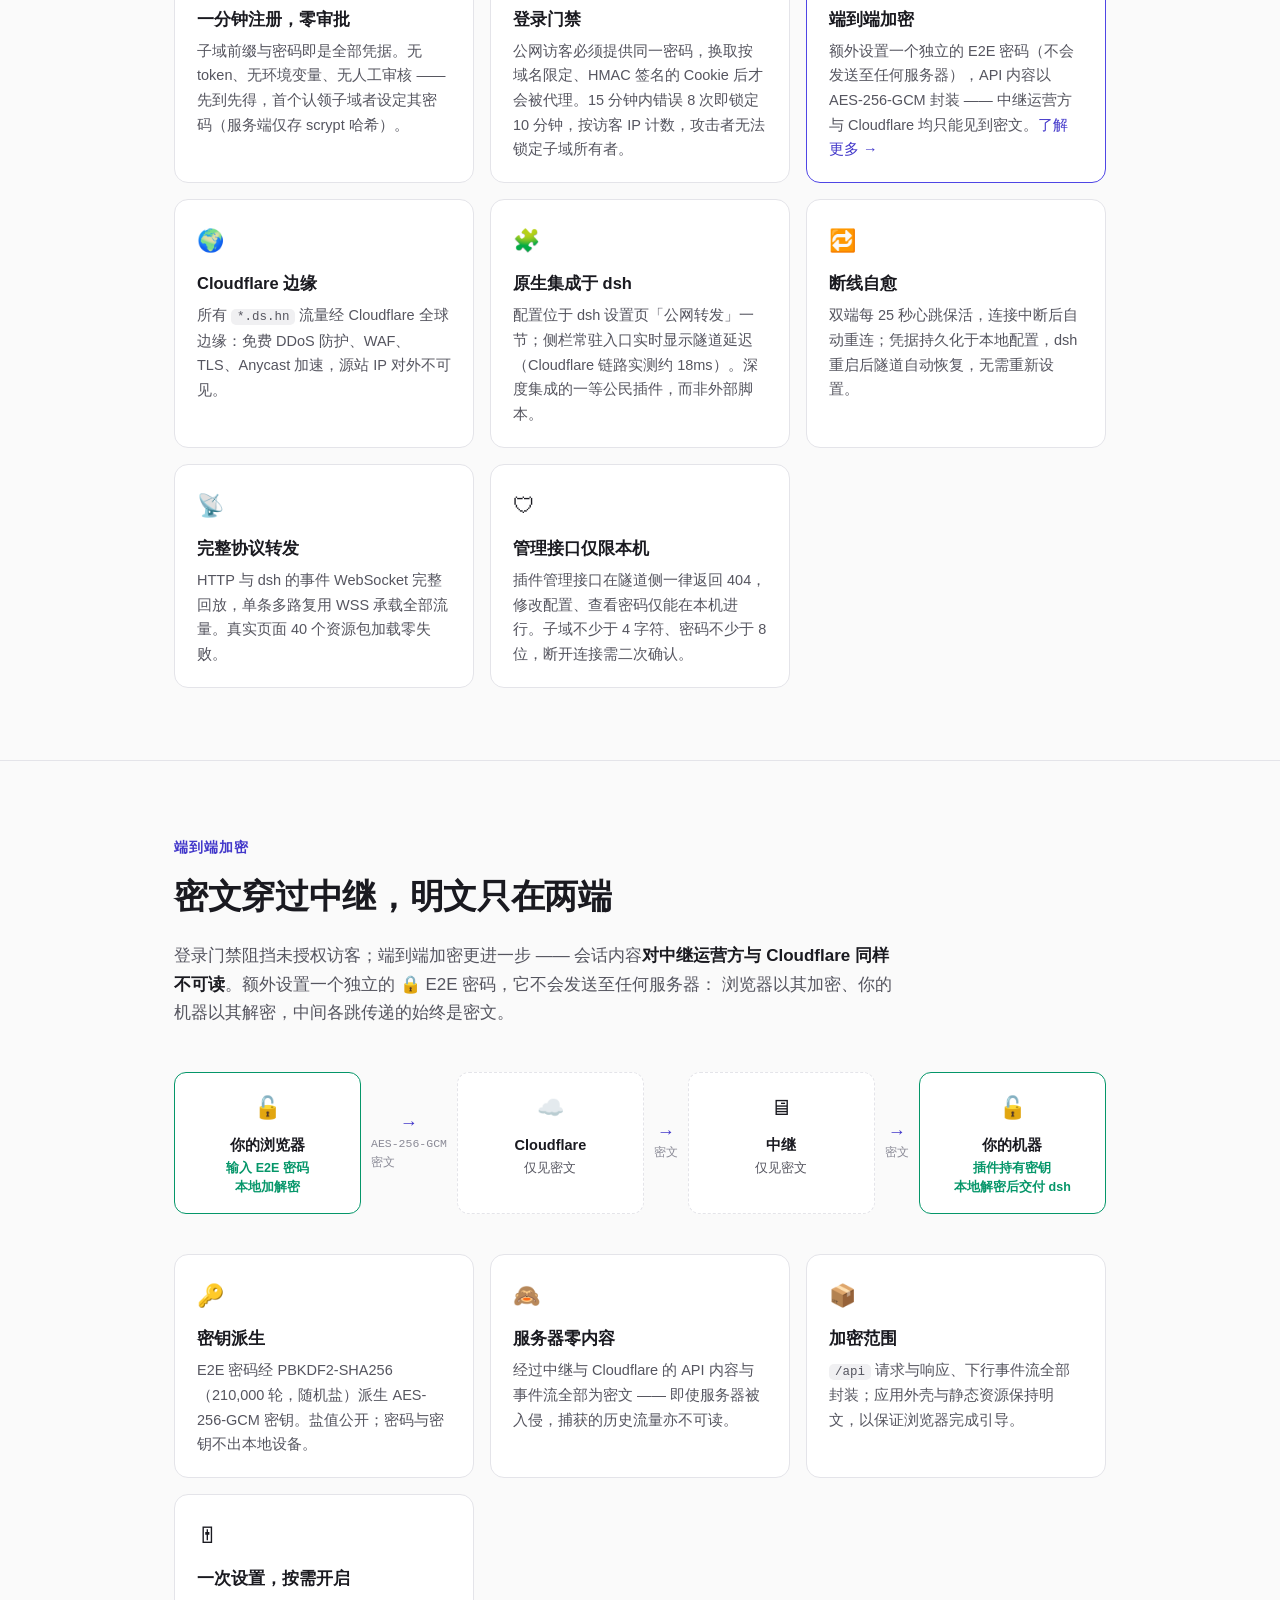
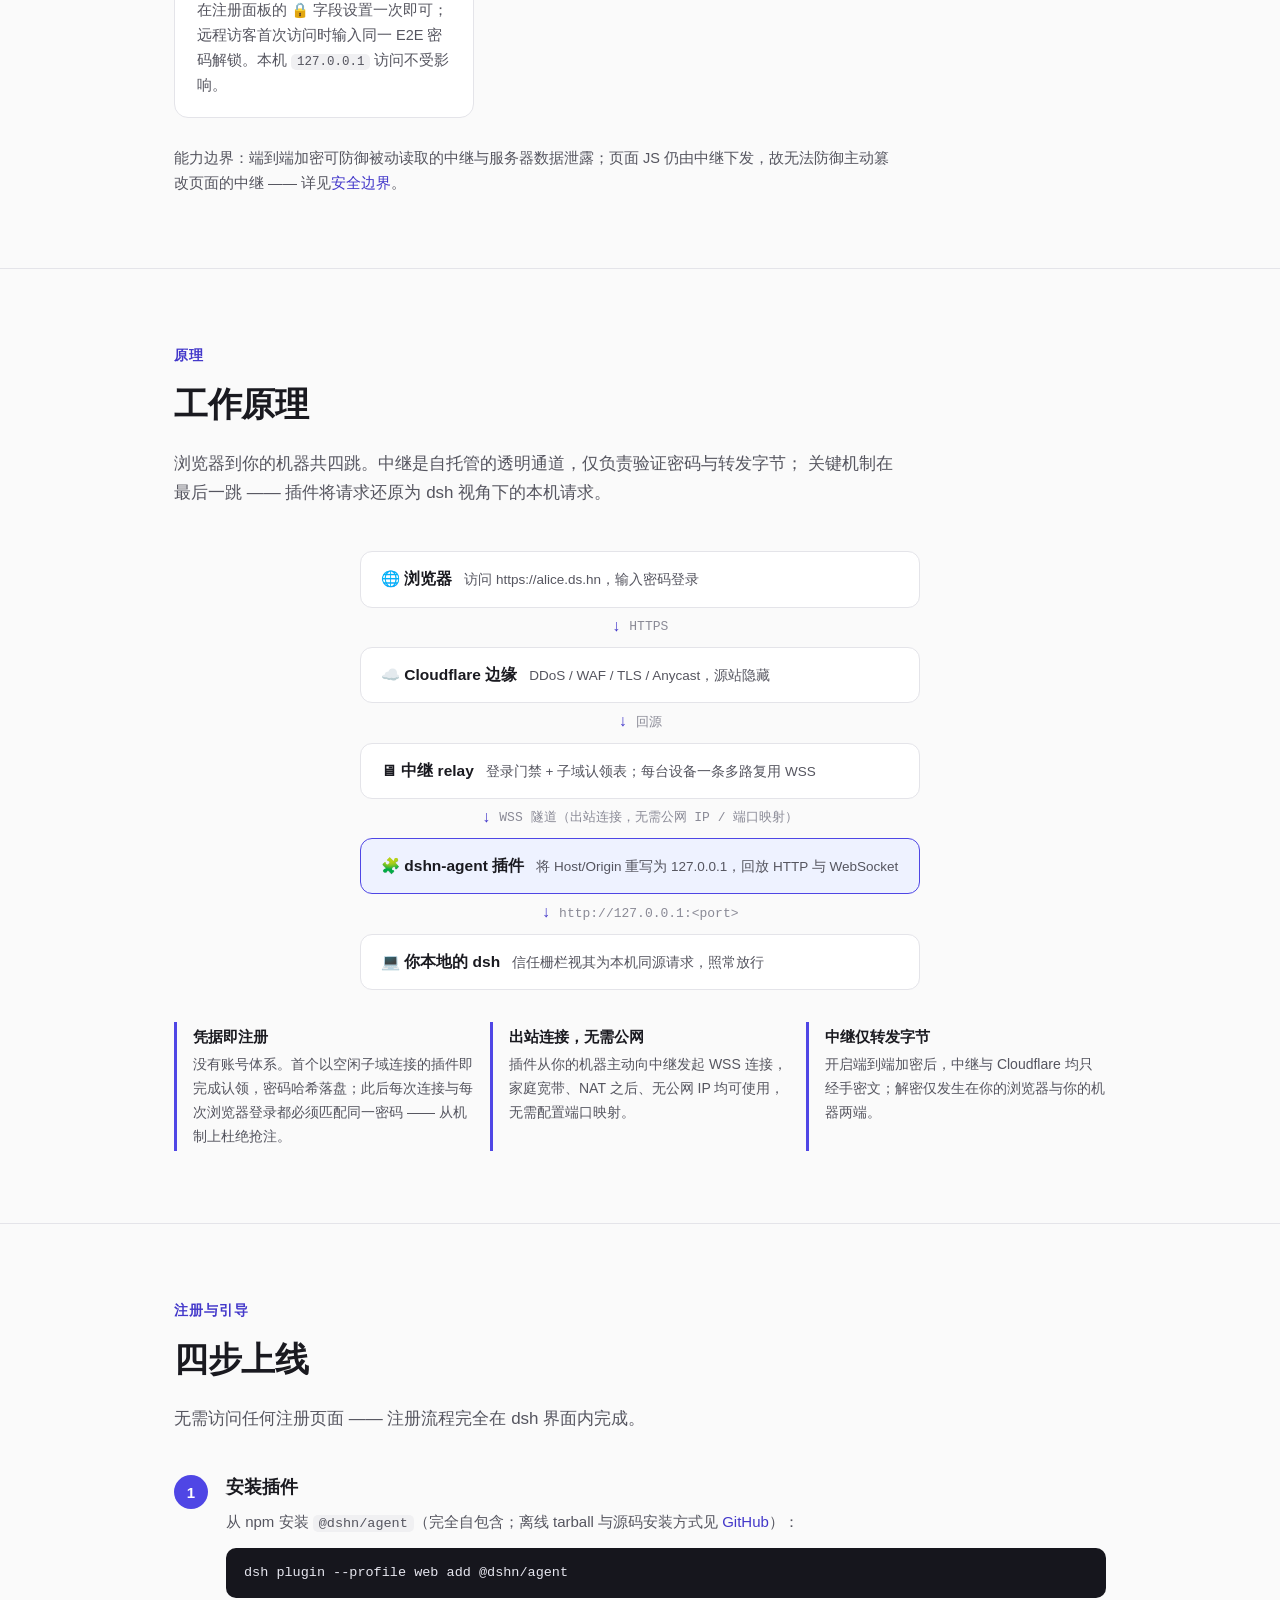
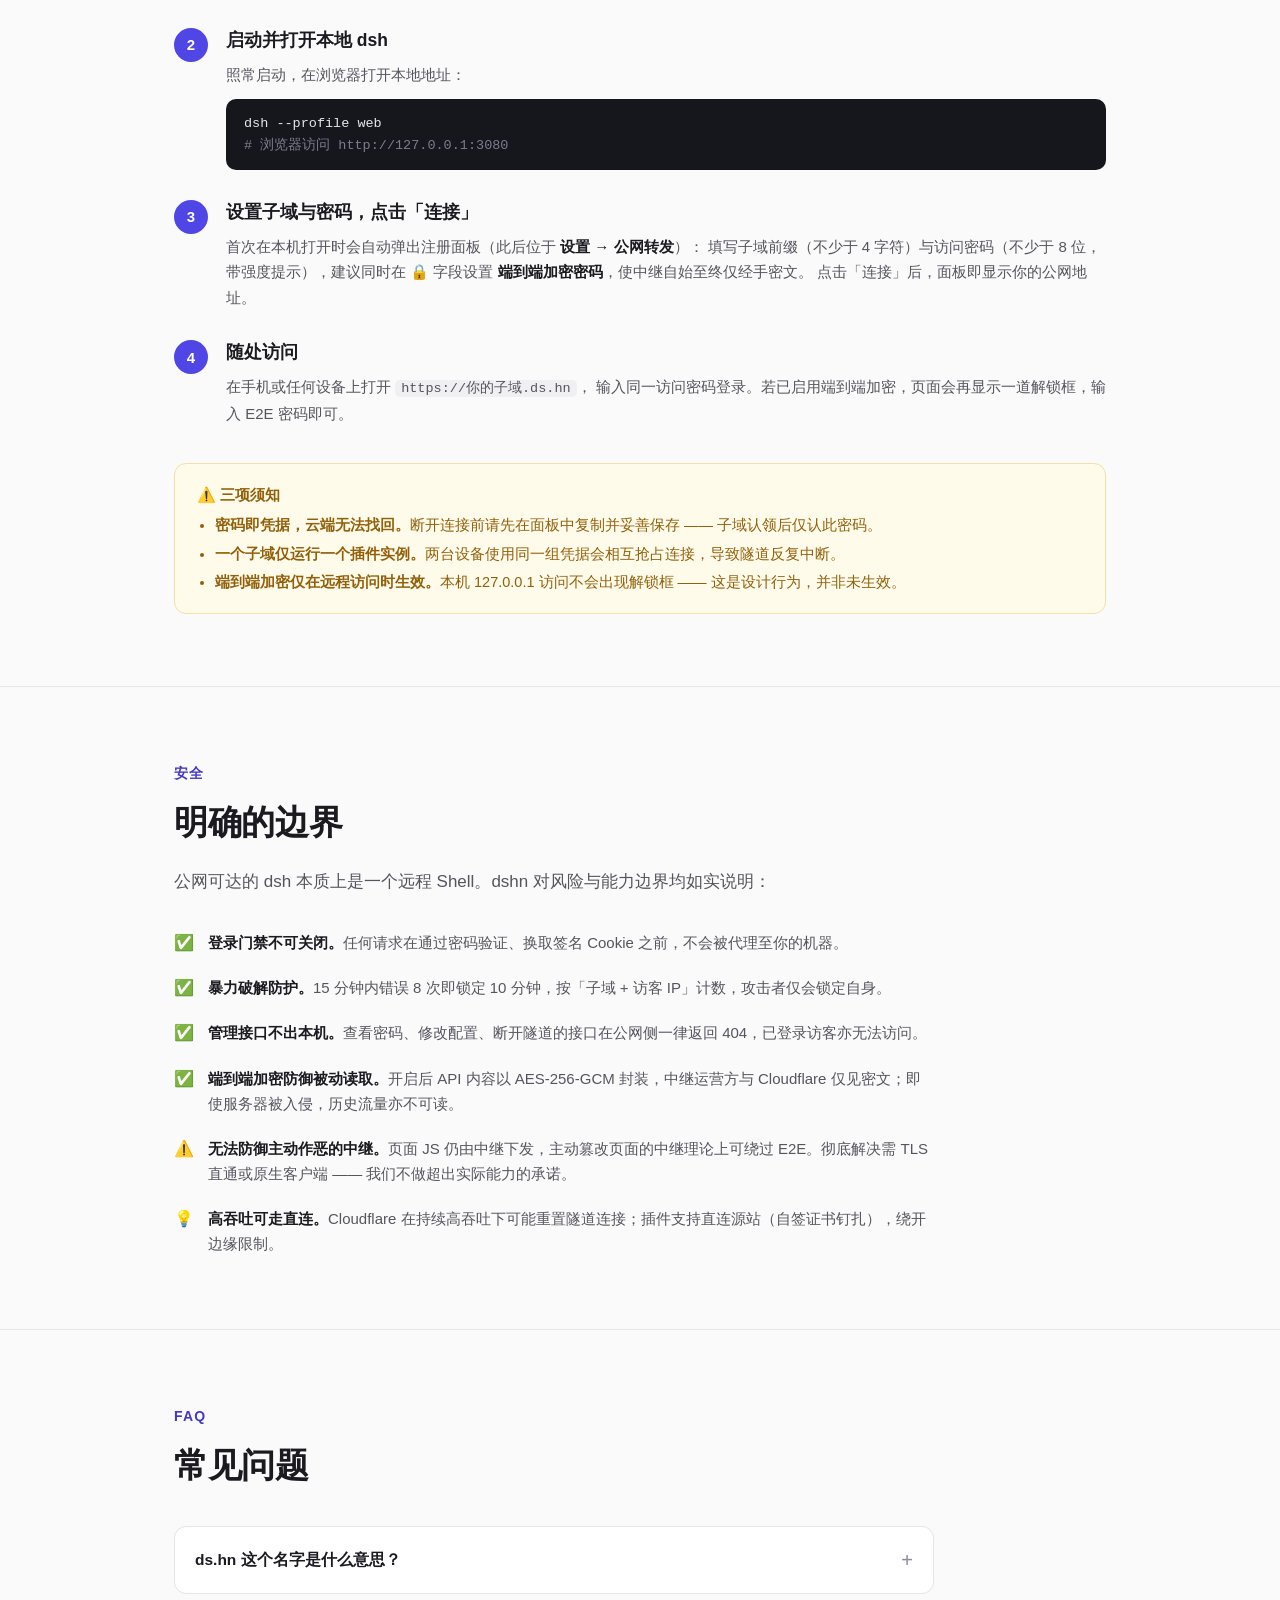
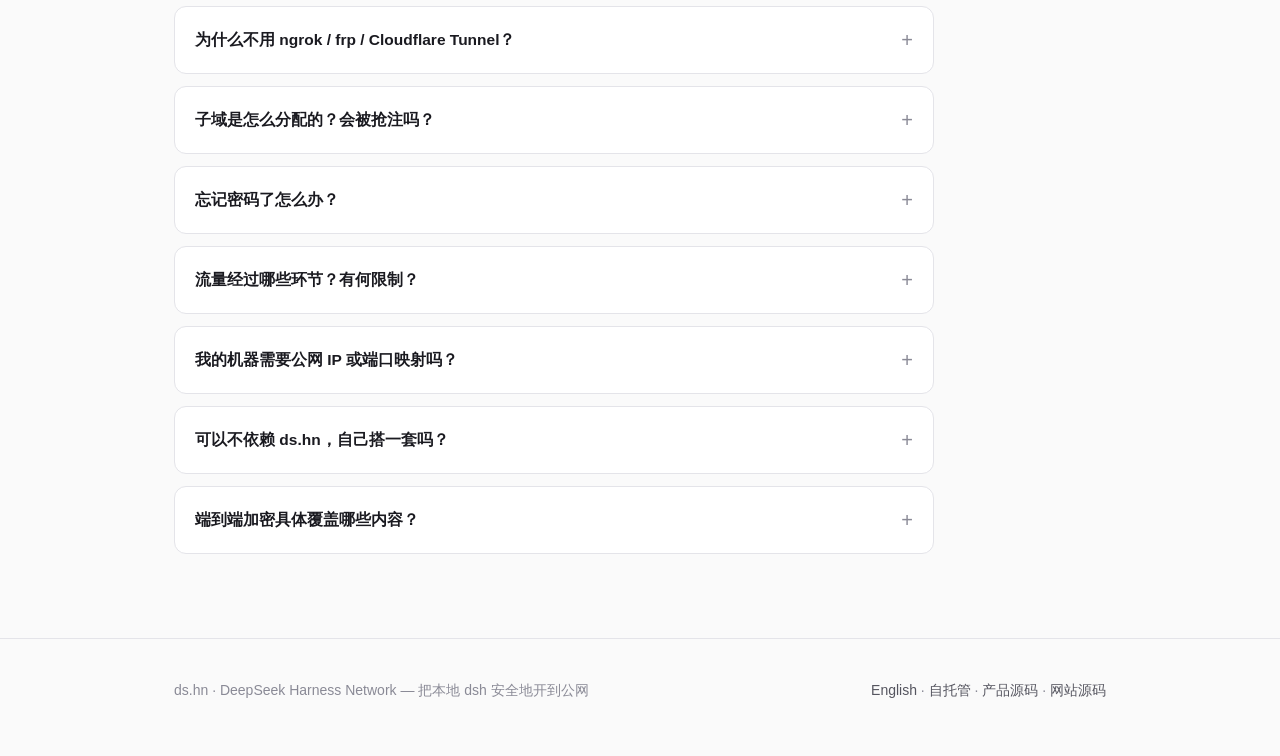
==== commit 83413451: "Add self-hosting guide pages (zh + en), linked from nav, FAQ, and footer Content mirrors the product" ====
--- a/index.html
+++ b/index.html
@@ -26,6 +26,7 @@
       <a class="opt" href="#e2e">加密</a>
       <a class="opt" href="#how">原理</a>
       <a href="#start">快速开始</a>
+      <a class="opt" href="self-host.html">自托管</a>
       <a class="opt" href="#faq">FAQ</a>
       <a href="https://github.com/jsdvjx/dshn">GitHub</a>
       <span class="lang"><a class="on" href="./">中文</a><a href="en.html">EN</a></span>
@@ -365,6 +366,14 @@
           </div>
         </details>
         <details>
+          <summary>可以不依赖 ds.hn，自己搭一套吗？</summary>
+          <div class="a">
+            可以。中继以 <code>@dshn/relay</code>（npm）与 Docker 镜像发布，部署在你自己的服务器与域名上，
+            dsh 侧通过 <code>DSHN_RELAY_HOST</code> 指向你的中继，全部能力保持一致。
+            参见<a href="self-host.html" style="color: var(--accent-text); text-decoration: none;">自托管指南</a>。
+          </div>
+        </details>
+        <details>
           <summary>端到端加密具体覆盖哪些内容？</summary>
           <div class="a">
             <code>/api</code> 请求响应内容与下行事件消息（PBKDF2-SHA256 210,000 轮派生密钥 → AES-256-GCM）。
@@ -380,7 +389,7 @@
 <footer>
   <div class="wrap frow">
     <span>ds.hn · DeepSeek Harness Network — 把本地 dsh 安全地开到公网</span>
-    <span><a href="en.html">English</a> · <a href="https://github.com/jsdvjx/dshn">产品源码</a> · <a href="https://github.com/jsdvjx/dshn-site">网站源码</a></span>
+    <span><a href="en.html">English</a> · <a href="self-host.html">自托管</a> · <a href="https://github.com/jsdvjx/dshn">产品源码</a> · <a href="https://github.com/jsdvjx/dshn-site">网站源码</a></span>
   </div>
 </footer>
 
--- a/site.css
+++ b/site.css
@@ -166,6 +166,25 @@
 .e2e-note { margin-top: 28px; color: var(--text-soft); font-size: 14.5px; max-width: 720px; }
 .e2e-note a { color: var(--accent-text); text-decoration: none; }
 
+/* ---------- inner-page hero ---------- */
+.page-hero { padding: 72px 0 56px; }
+.page-hero h1 { font-size: clamp(28px, 5vw, 42px); line-height: 1.25; letter-spacing: -0.02em; font-weight: 800; margin: 8px 0 16px; }
+.page-hero .lead { max-width: 760px; }
+.page-hero .lead a { color: var(--accent-text); text-decoration: none; }
+
+/* ---------- env table ---------- */
+.envwrap { overflow-x: auto; margin-top: 32px; border: 1px solid var(--line); border-radius: 12px; }
+table.env { border-collapse: collapse; width: 100%; min-width: 620px; font-size: 14px; background: var(--bg-soft); }
+.env th, .env td { text-align: left; padding: 11px 16px; border-bottom: 1px solid var(--line); vertical-align: top; }
+.env tr:last-child td { border-bottom: none; }
+.env th { color: var(--text-faint); font-weight: 600; font-size: 12.5px; text-transform: uppercase; letter-spacing: .05em; }
+.env td { color: var(--text-soft); }
+.env td:first-child { white-space: nowrap; }
+.env td code, .step .body p code, .fnote p code {
+  font-family: var(--mono); font-size: .9em; background: var(--bg-inset);
+  padding: 1px 6px; border-radius: 5px;
+}
+
 /* ---------- steps ---------- */
 .steps { margin-top: 40px; display: flex; flex-direction: column; gap: 28px; counter-reset: step; }
 .step { display: flex; gap: 18px; }
